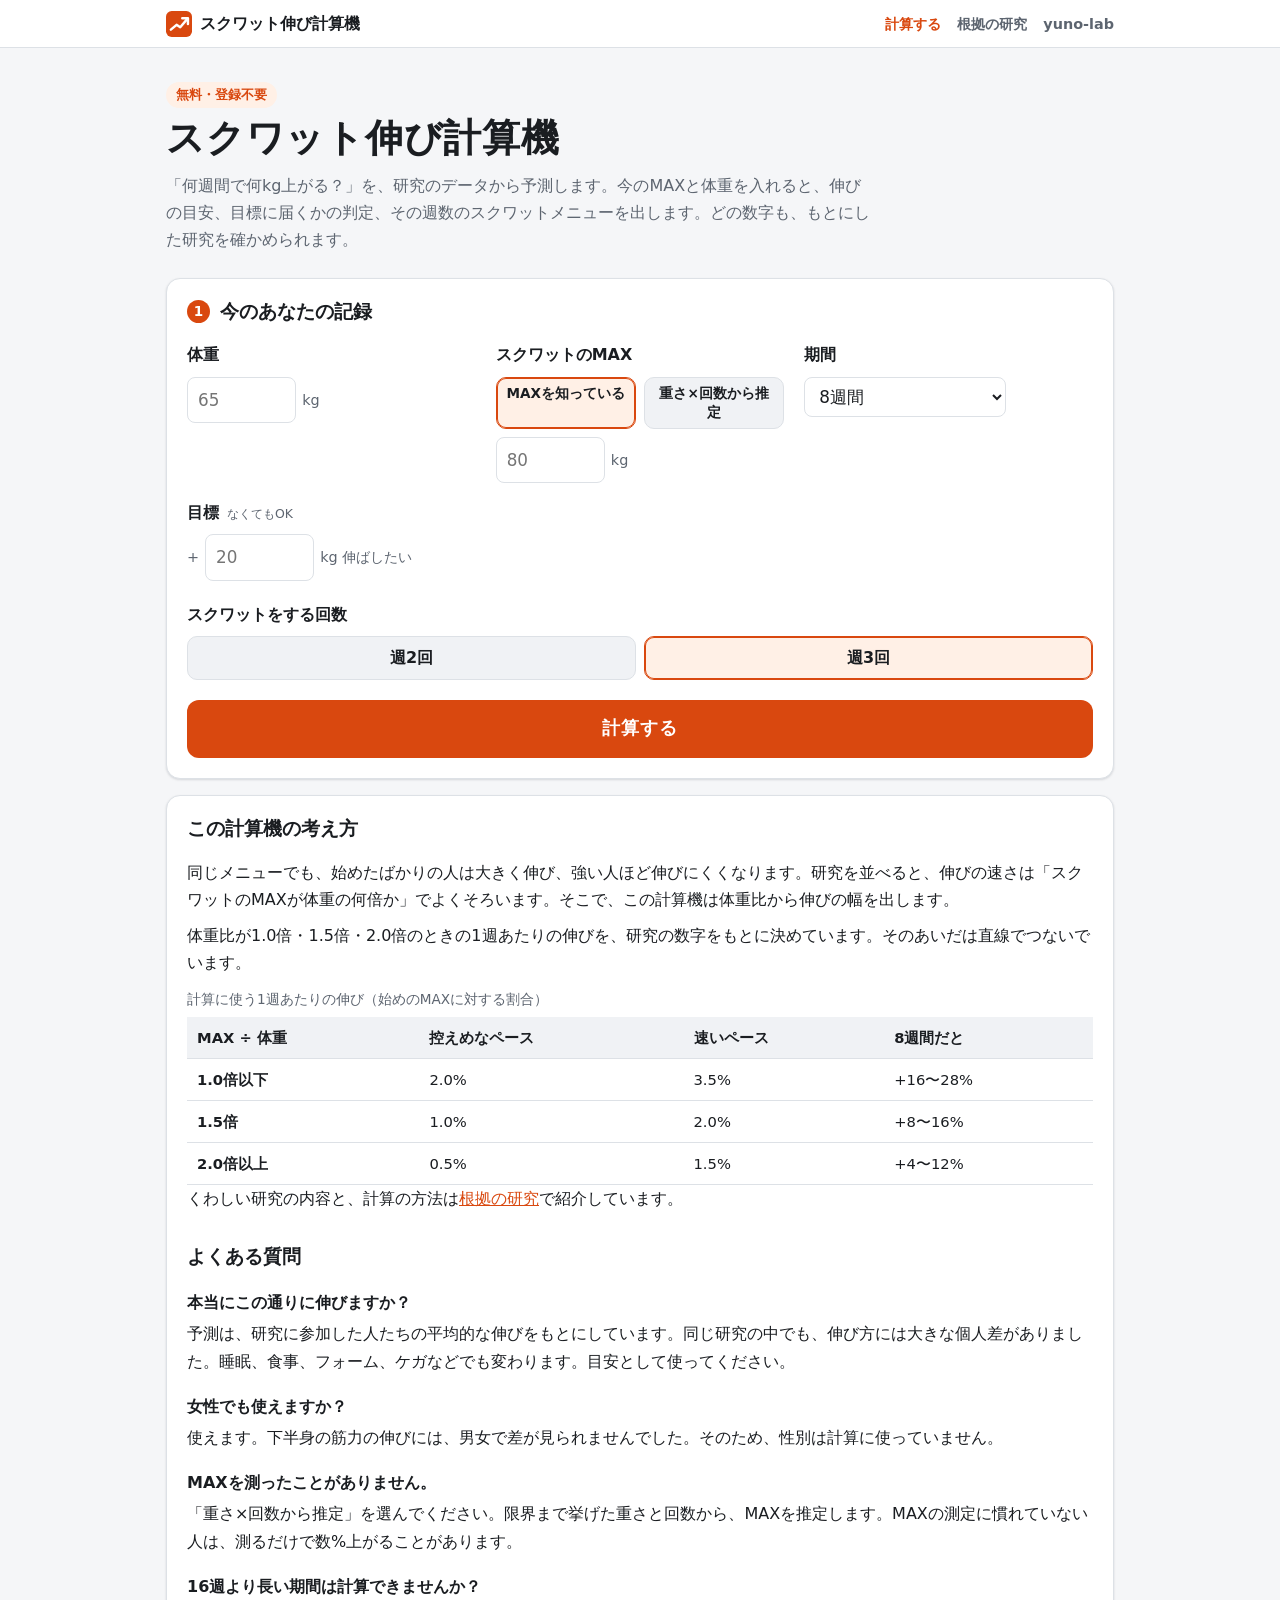
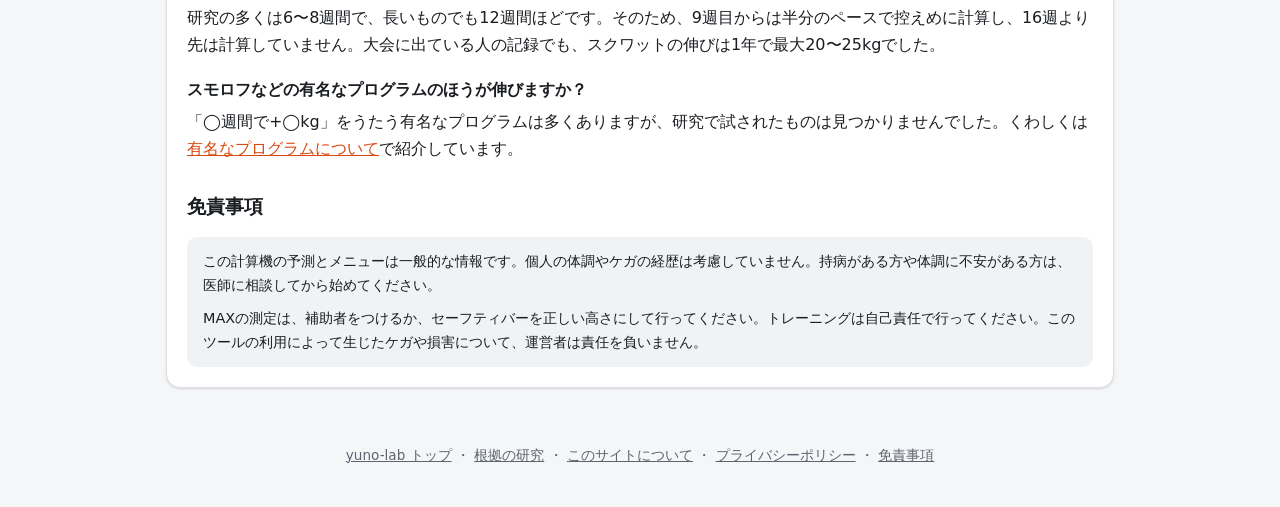
==== index.html @ 6ca1b0c9 "Add squat progress calculator Predicts squat 1RM gain over 4-16 weeks from strength relative to body" ====
<!doctype html>
<html lang="ja">
<head>
<meta charset="utf-8">
<meta name="viewport" content="width=device-width, initial-scale=1, viewport-fit=cover">
<title>スクワット伸び計算機｜何週間で何kg上がる？研究データで予測</title>
<meta name="description" content="今のスクワットのMAXと体重を入れるだけで、何週間で何kg伸びるかを研究データから予測します。目標の「+◯kg」に届くかの判定と、その週数のスクワットメニューも作ります。根拠の論文つき。無料・登録不要。">
<link rel="canonical" href="https://yuno-lab.com/squat-goal/">
<meta property="og:type" content="website">
<meta property="og:title" content="スクワット伸び計算機">
<meta property="og:description" content="何週間で何kg上がる？今のMAXと体重から、研究データでスクワットの伸びを予測します。">
<meta property="og:url" content="https://yuno-lab.com/squat-goal/">
<meta property="og:image" content="https://yuno-lab.com/squat-goal/og.png">
<meta property="og:locale" content="ja_JP">
<meta name="twitter:card" content="summary_large_image">
<meta name="theme-color" content="#d9480f">
<link rel="icon" href="favicon.svg" type="image/svg+xml">
<link rel="stylesheet" href="css/style.css">
<script type="application/ld+json">
{
  "@context": "https://schema.org",
  "@type": "WebApplication",
  "name": "スクワット伸び計算機",
  "url": "https://yuno-lab.com/squat-goal/",
  "description": "今のスクワットのMAXと体重から、何週間で何kg伸びるかを研究データで予測し、目標の判定とスクワットメニューを作るWebツール。",
  "applicationCategory": "HealthApplication",
  "operatingSystem": "All",
  "inLanguage": "ja",
  "offers": { "@type": "Offer", "price": "0", "priceCurrency": "JPY" }
}
</script>
<script async src="https://pagead2.googlesyndication.com/pagead/js/adsbygoogle.js?client=ca-pub-7280043806672538"
     crossorigin="anonymous"></script>
</head>
<body>

<nav class="topnav" aria-label="サイト内">
  <div class="wrap">
    <a class="brand" href="index.html"><img src="favicon.svg" alt="" width="26" height="26">スクワット伸び計算機</a>
    <ul>
      <li><a class="navlink" href="index.html" aria-current="page">計算する</a></li>
      <li><a class="navlink" href="evidence.html">根拠の研究</a></li>
      <li><a class="navlink" href="/">yuno-lab</a></li>
    </ul>
  </div>
</nav>

<header class="site-header">
  <div class="wrap">
    <p class="eyebrow">無料・登録不要</p>
    <h1>スクワット伸び計算機</h1>
    <p class="lead">「何週間で何kg上がる？」を、研究のデータから予測します。今のMAXと体重を入れると、伸びの目安、目標に届くかの判定、その週数のスクワットメニューを出します。どの数字も、もとにした研究を確かめられます。</p>
  </div>
</header>

<main class="wrap">

  <section class="card" id="form-section" aria-labelledby="form-title">
    <h2 id="form-title"><span class="step-num">1</span>今のあなたの記録</h2>
    <form id="calc-form" novalidate>
      <p class="error" id="form-error" role="alert" hidden></p>

      <div class="field-grid">
        <label class="field">
          <span class="field-name">体重</span>
          <span class="num"><input type="number" name="bw" inputmode="decimal" min="30" max="200" step="0.1" placeholder="65" required><span class="unit">kg</span></span>
        </label>

        <div class="field">
          <span class="field-name" id="max-label">スクワットのMAX</span>
          <div class="seg seg-compact seg-mini" role="radiogroup" aria-labelledby="max-label">
            <label><input type="radio" name="mode" value="max" checked><span>MAXを知っている</span></label>
            <label><input type="radio" name="mode" value="reps"><span>重さ×回数から推定</span></label>
          </div>
          <div id="max-field">
            <span class="num"><input type="number" name="max" inputmode="decimal" min="20" max="400" step="0.5" placeholder="80" aria-label="スクワットのMAX（kg）"><span class="unit">kg</span></span>
          </div>
          <div id="reps-field" hidden>
            <span class="num"><input type="number" name="liftW" inputmode="decimal" min="20" max="400" step="0.5" placeholder="70" aria-label="挙げた重さ（kg）"><span class="unit">kg</span></span>
            <span class="times">×</span>
            <span class="num"><input type="number" name="liftR" inputmode="numeric" min="1" max="20" step="1" placeholder="5" aria-label="回数"><span class="unit">回</span></span>
            <p class="hint" id="est-out" aria-live="polite"></p>
            <p class="hint">限界まで挙げた回数を入れます。10回を超える場合は、10回として計算します。</p>
          </div>
        </div>

        <label class="field">
          <span class="field-name">期間</span>
          <select name="weeks">
            <option value="4">4週間</option>
            <option value="5">5週間</option>
            <option value="6">6週間</option>
            <option value="7">7週間</option>
            <option value="8" selected>8週間</option>
            <option value="9">9週間</option>
            <option value="10">10週間</option>
            <option value="11">11週間</option>
            <option value="12">12週間</option>
            <option value="13">13週間</option>
            <option value="14">14週間</option>
            <option value="15">15週間</option>
            <option value="16">16週間</option>
          </select>
        </label>

        <label class="field">
          <span class="field-name">目標<small>なくてもOK</small></span>
          <span class="num"><span class="unit">+</span><input type="number" name="target" inputmode="decimal" min="0" max="200" step="0.5" placeholder="20"><span class="unit">kg 伸ばしたい</span></span>
        </label>
      </div>

      <fieldset>
        <legend>スクワットをする回数</legend>
        <div class="seg seg-compact">
          <label><input type="radio" name="freq" value="2"><span>週2回</span></label>
          <label><input type="radio" name="freq" value="3" checked><span>週3回</span></label>
        </div>
      </fieldset>

      <button type="submit" class="primary">計算する</button>
    </form>
  </section>

  <section id="result" aria-labelledby="result-title" hidden>
    <div class="card">
      <h2 id="result-title"><span class="step-num">2</span>伸びの予測</h2>
      <p class="summary-meta" id="summary-meta"></p>
      <p class="big-range" id="big-range"></p>
      <div class="chart-box" id="chart-box"></div>
      <p class="hint">色の帯が、研究で見られた伸びの幅です。上の線が速いペース、下の線が控えめなペースです。</p>
      <ul class="rate-notes" id="rate-line"></ul>
      <div class="verdict" id="verdict" hidden></div>
    </div>

    <div class="card">
      <h2><span class="step-num">3</span>あなたに近い強さの人の研究</h2>
      <p class="hint">体重比が近いグループを、研究ごとに1つずつ選んでいます。</p>
      <ul class="study-list" id="study-list"></ul>
      <p class="more-link"><a href="evidence.html#rate">ほかの研究と、計算の方法を見る</a></p>
    </div>

    <div class="card">
      <h2><span class="step-num">4</span>この期間のスクワットメニュー</h2>
      <div class="rules">
        <p><strong>重さの調整：</strong>表の重さは、控えめなペースで伸びたとしたときの目安です。1セット目で余力が指定より2回以上多ければ、次のセットから2.5〜5kg上げます。余力がなければ2.5〜5kg下げます。<a class="cite-chip" href="evidence.html#autoreg">根拠</a></p>
        <p><strong>しゃがむ深さ：</strong>太ももが床と平行になるより深くしゃがみます。<a class="cite-chip" href="evidence.html#depth">根拠</a></p>
      </div>
      <ul class="method-list">
        <li>途中から、MAXの80%を超える重さを使います。<a class="cite-chip" href="evidence.html#load">根拠</a></li>
        <li>1日のセット数は2〜3セットです。セットを増やしても、筋力の伸びは変わりませんでした。<a class="cite-chip" href="evidence.html#volume">根拠</a></li>
        <li>週2回でも週3回でも、週の量が同じなら伸び方はほぼ同じです。<a class="cite-chip" href="evidence.html#frequency">根拠</a></li>
        <li>限界までは追い込まず、余力を残して終えます。<a class="cite-chip" href="evidence.html#failure">根拠</a></li>
        <li>最後の週は量を減らして疲れを抜いてから、MAXを測ります。<a class="cite-chip" href="evidence.html#taper">根拠</a></li>
        <li>休憩の長さは、一般的な目安です。<span class="cite-chip cite-none">一般的な目安</span></li>
      </ul>
      <div class="actions">
        <button type="button" class="secondary" id="share-btn">この結果のリンクをコピー</button>
        <button type="button" class="secondary" id="print-btn">印刷する</button>
      </div>
      <div class="share-box" id="share-box" hidden>
        <input type="text" id="share-url" readonly aria-label="共有リンク">
        <p class="share-status" id="share-status" role="status"></p>
      </div>
    </div>

    <div class="tabs" role="tablist" aria-label="週を選ぶ" id="week-tabs"></div>
    <div id="week-panels"></div>
    <p class="warmup-note">毎回、軽い重さで2〜3セットのウォームアップをしてから始めます。痛みが出たら中止してください。スクワット以外の種目は、<a href="/big3-menu/">BIG3 メニューメーカー</a>や<a href="/body-menu/">ボディメイク メニューメーカー</a>で組めます。</p>
  </section>

  <section class="card article" aria-labelledby="about-title">
    <h2 id="about-title">この計算機の考え方</h2>
    <p>同じメニューでも、始めたばかりの人は大きく伸び、強い人ほど伸びにくくなります。研究を並べると、伸びの速さは「スクワットのMAXが体重の何倍か」でよくそろいます。そこで、この計算機は体重比から伸びの幅を出します。</p>
    <p>体重比が1.0倍・1.5倍・2.0倍のときの1週あたりの伸びを、研究の数字をもとに決めています。そのあいだは直線でつないでいます。</p>
    <div class="table-wrap">
      <table class="data-table">
        <caption>計算に使う1週あたりの伸び（始めのMAXに対する割合）</caption>
        <thead><tr><th scope="col">MAX ÷ 体重</th><th scope="col">控えめなペース</th><th scope="col">速いペース</th><th scope="col">8週間だと</th></tr></thead>
        <tbody>
          <tr><th scope="row">1.0倍以下</th><td>2.0%</td><td>3.5%</td><td>+16〜28%</td></tr>
          <tr><th scope="row">1.5倍</th><td>1.0%</td><td>2.0%</td><td>+8〜16%</td></tr>
          <tr><th scope="row">2.0倍以上</th><td>0.5%</td><td>1.5%</td><td>+4〜12%</td></tr>
        </tbody>
      </table>
    </div>
    <p>くわしい研究の内容と、計算の方法は<a href="evidence.html">根拠の研究</a>で紹介しています。</p>

    <h2>よくある質問</h2>
    <h3>本当にこの通りに伸びますか？</h3>
    <p>予測は、研究に参加した人たちの平均的な伸びをもとにしています。同じ研究の中でも、伸び方には大きな個人差がありました。睡眠、食事、フォーム、ケガなどでも変わります。目安として使ってください。</p>
    <h3>女性でも使えますか？</h3>
    <p>使えます。下半身の筋力の伸びには、男女で差が見られませんでした。そのため、性別は計算に使っていません。</p>
    <h3>MAXを測ったことがありません。</h3>
    <p>「重さ×回数から推定」を選んでください。限界まで挙げた重さと回数から、MAXを推定します。MAXの測定に慣れていない人は、測るだけで数%上がることがあります。</p>
    <h3>16週より長い期間は計算できませんか？</h3>
    <p>研究の多くは6〜8週間で、長いものでも12週間ほどです。そのため、9週目からは半分のペースで控えめに計算し、16週より先は計算していません。大会に出ている人の記録でも、スクワットの伸びは1年で最大20〜25kgでした。</p>
    <h3>スモロフなどの有名なプログラムのほうが伸びますか？</h3>
    <p>「◯週間で+◯kg」をうたう有名なプログラムは多くありますが、研究で試されたものは見つかりませんでした。くわしくは<a href="evidence.html#programs">有名なプログラムについて</a>で紹介しています。</p>

    <h2 id="disclaimer">免責事項</h2>
    <div class="disclaimer">
      <p>この計算機の予測とメニューは一般的な情報です。個人の体調やケガの経歴は考慮していません。持病がある方や体調に不安がある方は、医師に相談してから始めてください。</p>
      <p>MAXの測定は、補助者をつけるか、セーフティバーを正しい高さにして行ってください。トレーニングは自己責任で行ってください。このツールの利用によって生じたケガや損害について、運営者は責任を負いません。</p>
    </div>
  </section>
</main>

<footer class="site-footer">
  <div class="wrap">
    <a href="/">yuno-lab トップ</a>
    <span aria-hidden="true">・</span>
    <a href="evidence.html">根拠の研究</a>
    <span aria-hidden="true">・</span>
    <a href="/about.html">このサイトについて</a>
    <span aria-hidden="true">・</span>
    <a href="/privacy.html">プライバシーポリシー</a>
    <span aria-hidden="true">・</span>
    <a href="#disclaimer">免責事項</a>
  </div>
</footer>

<script src="js/sq-data.js"></script>
<script src="js/sq-calc.js"></script>
<script src="js/sq-chart.js"></script>
<script src="js/app.js"></script>
</body>
</html>
---- css/style.css ----
/* BIG3 メニューメーカー */

:root {
  --bg: #f5f6f8;
  --surface: #ffffff;
  --surface-2: #f0f2f5;
  --text: #1a1d21;
  --muted: #5d6570;
  --border: #dde1e6;
  --accent: #d9480f;
  --accent-hover: #bf3f0c;
  --accent-ink: #ffffff;
  --accent-soft: #fff0e6;
  --light: #1864ab;
  --light-soft: #e7f0fa;
  --test: #a61e4d;
  --test-soft: #fcebf1;
  --acc: #5f3dc4;
  --acc-soft: #efeafd;
  --error: #c92a2a;
  --error-soft: #fdecec;
  --radius: 14px;
  --shadow: 0 1px 2px rgba(16, 24, 40, .06), 0 1px 3px rgba(16, 24, 40, .08);
  color-scheme: light;
}

@media (prefers-color-scheme: dark) {
  :root {
    --bg: #0f1216;
    --surface: #171b21;
    --surface-2: #1f252c;
    --text: #e6e8eb;
    --muted: #9aa3ad;
    --border: #2b323a;
    --accent: #ff8b4d;
    --accent-hover: #ffa06b;
    --accent-ink: #1b0d05;
    --accent-soft: #2c1a10;
    --light: #74b0f0;
    --light-soft: #132436;
    --test: #f283a9;
    --test-soft: #34161f;
    --acc: #b3a1f7;
    --acc-soft: #221c38;
    --error: #ff8787;
    --error-soft: #3a1717;
    --shadow: none;
    color-scheme: dark;
  }
}

* { box-sizing: border-box; }

html { -webkit-text-size-adjust: 100%; }

body {
  margin: 0;
  background: var(--bg);
  color: var(--text);
  font-family: "Hiragino Sans", "Hiragino Kaku Gothic ProN", "Noto Sans JP", "Yu Gothic UI", "Yu Gothic", Meiryo, system-ui, sans-serif;
  font-size: 16px;
  line-height: 1.7;
  padding-top: env(safe-area-inset-top, 0px);
  padding-bottom: env(safe-area-inset-bottom, 0px);
}

[hidden] { display: none !important; }

a { color: var(--accent); }

.wrap {
  max-width: 980px;
  margin: 0 auto;
  padding-inline: 16px;
}

/* ---- ヘッダー ---- */
.site-header { padding-block: 32px 8px; }
.eyebrow {
  display: inline-block;
  margin: 0 0 6px;
  padding: 2px 10px;
  border-radius: 999px;
  background: var(--accent-soft);
  color: var(--accent);
  font-size: .8rem;
  font-weight: 700;
}
.site-header h1 {
  margin: 0;
  font-size: clamp(1.7rem, 6vw, 2.4rem);
  line-height: 1.25;
  letter-spacing: .02em;
}
.lead { margin: 10px 0 0; color: var(--muted); max-width: 44em; }

main { padding-bottom: 32px; }

/* ---- カード ---- */
.card {
  background: var(--surface);
  border: 1px solid var(--border);
  border-radius: var(--radius);
  padding: 20px;
  margin-block: 16px;
  box-shadow: var(--shadow);
}
h2 { font-size: 1.2rem; margin: 0 0 16px; line-height: 1.4; display: flex; align-items: center; gap: 10px; }
.step-num {
  display: inline-grid;
  place-items: center;
  width: 1.7em;
  height: 1.7em;
  border-radius: 50%;
  background: var(--accent);
  color: var(--accent-ink);
  font-size: .85rem;
  flex: none;
}
.hint { color: var(--muted); font-size: .85rem; margin: 8px 0 0; }

/* ---- フォーム ---- */
fieldset { border: 0; margin: 0 0 20px; padding: 0; min-width: 0; }
legend { font-weight: 700; margin-bottom: 8px; padding: 0; }

.seg { display: flex; flex-wrap: wrap; gap: 8px; }
.seg label { position: relative; flex: 1 1 180px; }
.seg-compact label { flex-basis: 96px; }
.seg input {
  position: absolute;
  inset: 0;
  width: 100%;
  height: 100%;
  margin: 0;
  opacity: 0;
  cursor: pointer;
}
.seg span {
  display: block;
  height: 100%;
  padding: 10px 12px;
  border: 1px solid var(--border);
  border-radius: 10px;
  background: var(--surface-2);
  text-align: center;
  font-weight: 700;
  line-height: 1.4;
  cursor: pointer;
}
.seg small { display: block; margin-top: 2px; font-weight: 400; font-size: .78rem; color: var(--muted); }
.seg input:checked + span {
  border-color: var(--accent);
  background: var(--accent-soft);
  box-shadow: inset 0 0 0 1px var(--accent);
}
.seg input:focus-visible + span { outline: 3px solid var(--accent); outline-offset: 2px; }

.lifts { display: grid; gap: 10px; margin-bottom: 20px; }
.lift-row {
  display: grid;
  grid-template-columns: 15em 1fr;
  align-items: center;
  gap: 8px 12px;
  padding: 12px;
  border: 1px solid var(--border);
  border-radius: 10px;
  background: var(--surface-2);
}
.lift-name { font-weight: 700; line-height: 1.4; white-space: nowrap; }
.lift-name small { margin-left: 6px; font-weight: 400; font-size: .75rem; color: var(--muted); }
.lift-row.is-off .inputs { opacity: .45; }
.inputs { display: flex; flex-wrap: wrap; align-items: center; gap: 8px; }
.inputs .mode-reps { display: inline-flex; flex-wrap: wrap; align-items: center; gap: 8px; }
.num { display: inline-flex; align-items: center; gap: 6px; }
.num input {
  width: 6.5em;
  padding: 8px 10px;
  border: 1px solid var(--border);
  border-radius: 8px;
  background: var(--surface);
  color: var(--text);
  font: inherit;
  font-size: 1.05rem;
  font-variant-numeric: tabular-nums;
}
.num input:focus { outline: 2px solid var(--accent); outline-offset: 1px; }
.num input:disabled { cursor: not-allowed; }
.times { color: var(--muted); }
.check { display: inline-flex; align-items: center; gap: 8px; cursor: pointer; }
.check input { width: 18px; height: 18px; margin: 0; accent-color: var(--accent); flex: none; }

@media (max-width: 560px) {
  .lift-row { grid-template-columns: 1fr; }
}

.error {
  margin: 0 0 16px;
  padding: 10px 12px;
  border-radius: 8px;
  background: var(--error-soft);
  color: var(--error);
  font-weight: 700;
}

button { font: inherit; cursor: pointer; }
.primary {
  width: 100%;
  padding: 14px 20px;
  border: 0;
  border-radius: 12px;
  background: var(--accent);
  color: var(--accent-ink);
  font-size: 1.1rem;
  font-weight: 800;
  letter-spacing: .05em;
}
.primary:hover { background: var(--accent-hover); }
.primary:focus-visible, .secondary:focus-visible { outline: 3px solid var(--accent); outline-offset: 2px; }
.secondary {
  padding: 10px 16px;
  border: 1px solid var(--border);
  border-radius: 10px;
  background: var(--surface);
  color: var(--text);
  font-weight: 700;
}
.secondary:hover { border-color: var(--accent); }
.actions { display: flex; flex-wrap: wrap; gap: 8px; margin-top: 16px; }

/* ---- 結果: 概要 ---- */
.summary-meta { margin: -8px 0 12px; color: var(--muted); }
.summary-list {
  list-style: none;
  margin: 0;
  padding: 0;
  display: grid;
  grid-template-columns: repeat(auto-fit, minmax(140px, 1fr));
  gap: 8px;
}
.summary-list li {
  display: flex;
  flex-direction: column;
  padding: 10px 12px;
  border-radius: 10px;
  background: var(--surface-2);
}
.sum-name { font-weight: 700; }
.sum-val { font-variant-numeric: tabular-nums; }
.sum-tm { color: var(--muted); font-size: .85rem; font-variant-numeric: tabular-nums; }
.share-box { margin-top: 12px; }
.share-box input {
  width: 100%;
  padding: 8px 10px;
  border: 1px solid var(--border);
  border-radius: 8px;
  background: var(--surface-2);
  color: var(--text);
  font: inherit;
  font-size: .85rem;
}
.share-status { margin: 6px 0 0; color: var(--muted); font-size: .85rem; }

/* ---- 結果: 週タブ ---- */
.tabs {
  position: sticky;
  top: env(safe-area-inset-top, 0px);
  z-index: 5;
  display: flex;
  gap: 6px;
  margin-top: 8px;
  padding: 8px 2px;
  overflow-x: auto;
  background: var(--bg);
  scrollbar-width: thin;
}
.tab {
  flex: 0 0 auto;
  display: flex;
  flex-direction: column;
  align-items: center;
  min-width: 64px;
  padding: 6px 10px;
  border: 1px solid var(--border);
  border-radius: 10px;
  background: var(--surface);
  color: var(--text);
  font-weight: 700;
  line-height: 1.35;
}
.tab-tag { font-size: .7rem; color: var(--muted); }
.tab.is-light .tab-tag { color: var(--light); }
.tab.is-test .tab-tag { color: var(--test); }
.tab[aria-selected="true"] { background: var(--accent); border-color: var(--accent); color: var(--accent-ink); }
.tab[aria-selected="true"] .tab-tag { color: inherit; }
.tab:focus-visible { outline: 3px solid var(--accent); outline-offset: 2px; }

/* ---- 結果: 週と日 ---- */
.week-head h3 { margin: 12px 0 4px; font-size: 1.3rem; display: flex; align-items: center; flex-wrap: wrap; gap: 8px; }
.week-note { margin: 0 0 12px; color: var(--muted); }
.days { display: grid; grid-template-columns: repeat(auto-fill, minmax(280px, 1fr)); gap: 12px; }
.day {
  padding: 16px;
  border: 1px solid var(--border);
  border-radius: var(--radius);
  background: var(--surface);
  box-shadow: var(--shadow);
}
.day-title { margin: 0 0 10px; font-size: 1.05rem; display: flex; align-items: center; gap: 8px; }
.ex-list { list-style: none; margin: 0; padding: 0; display: grid; gap: 10px; }
.ex {
  padding: 10px 12px;
  border-left: 4px solid var(--accent);
  border-radius: 10px;
  background: var(--surface-2);
}
.ex.is-light { border-left-color: var(--light); }
.ex.ex-acc { border-left-color: var(--acc); }
.ex-top { display: flex; align-items: center; gap: 6px; font-weight: 700; }
.ex-load { display: flex; align-items: baseline; flex-wrap: wrap; gap: 4px 12px; }
.ex-weight { font-size: 1.65rem; font-weight: 800; line-height: 1.2; font-variant-numeric: tabular-nums; }
.ex-weight small { margin-left: 2px; font-size: .9rem; font-weight: 700; }
.ex-sets { font-weight: 700; }
.ex-meta { display: flex; flex-wrap: wrap; gap: 2px 14px; color: var(--muted); font-size: .85rem; }

.badge {
  display: inline-block;
  padding: 1px 8px;
  border-radius: 999px;
  background: var(--accent-soft);
  color: var(--accent);
  font-size: .72rem;
  font-weight: 700;
  line-height: 1.6;
  white-space: nowrap;
}
.badge-light { background: var(--light-soft); color: var(--light); }
.badge-test { background: var(--test-soft); color: var(--test); }
.badge-acc { background: var(--acc-soft); color: var(--acc); }

.day-test { border-color: var(--test); }
.day-lead { margin: 0 0 12px; color: var(--muted); font-size: .88rem; }
.test-lift { margin-bottom: 14px; padding: 10px 12px; border-radius: 10px; background: var(--surface-2); }
.test-lift h5 { margin: 0 0 4px; font-size: 1rem; }
.test-steps { margin: 0; padding-left: 1.4em; font-variant-numeric: tabular-nums; }
.test-steps li { margin: 3px 0; line-height: 1.45; }
.ts-weight { font-weight: 700; }
.ts-note { display: block; color: var(--muted); font-size: .8rem; }
.test-steps li.is-attempt .ts-weight { color: var(--test); }
.test-next { margin: 6px 0 0; font-size: .88rem; }

.warmup-note { margin-top: 16px; color: var(--muted); font-size: .9rem; }

/* ---- 解説 ---- */
.article h2 { margin-top: 32px; }
.article h2:first-child { margin-top: 0; }
.article h3 { margin: 18px 0 4px; font-size: 1rem; }
.article p { margin: 0 0 8px; }
.article ol { padding-left: 1.3em; }
.table-wrap { overflow-x: auto; margin-top: 12px; }
.plan-table { width: 100%; min-width: 320px; border-collapse: collapse; font-size: .92rem; font-variant-numeric: tabular-nums; }
.plan-table caption { text-align: left; color: var(--muted); font-size: .85rem; padding-bottom: 6px; }
.plan-table th, .plan-table td { padding: 8px 10px; border-bottom: 1px solid var(--border); text-align: left; white-space: nowrap; }
.plan-table thead th { background: var(--surface-2); }
.plan-table tr.is-light td { color: var(--light); }
.plan-table tr.is-test td { color: var(--test); }
.disclaimer { padding: 12px 16px; border-radius: 10px; background: var(--surface-2); font-size: .9rem; }
.disclaimer p:last-child { margin-bottom: 0; }

/* ---- フッター ---- */
.site-footer { padding-block: 8px 40px; text-align: center; color: var(--muted); font-size: .85rem; }
.site-footer a { color: inherit; }

/* ---- プライバシーポリシーなど本文ページ ---- */
.doc h2 { margin-top: 28px; }
.doc h2:first-of-type { margin-top: 0; }
.doc ul { padding-left: 1.3em; }
.back-link { display: inline-block; margin-top: 16px; }

/* ---- 上部ナビ ---- */
.topnav { border-bottom: 1px solid var(--border); background: var(--surface); }
.topnav .wrap {
  display: flex;
  flex-wrap: wrap;
  align-items: center;
  justify-content: space-between;
  gap: 6px 16px;
  padding-block: 10px;
}
.brand { display: inline-flex; align-items: center; gap: 8px; color: var(--text); font-weight: 800; text-decoration: none; }
.brand img { width: 26px; height: 26px; }
.topnav ul { display: flex; flex-wrap: wrap; gap: 4px 16px; margin: 0; padding: 0; list-style: none; }
.navlink { color: var(--muted); font-size: .9rem; font-weight: 700; text-decoration: none; }
.navlink:hover, .navlink[aria-current="page"] { color: var(--accent); }

/* ---- 記事ページ ---- */
.post { max-width: 760px; margin-inline: auto; }
.breadcrumb { margin: 16px 0 0; color: var(--muted); font-size: .8rem; }
.breadcrumb a { color: inherit; }
.post-header h1 { margin: 8px 0; font-size: clamp(1.5rem, 5vw, 2rem); line-height: 1.4; }
.post-meta { margin: 0; color: var(--muted); font-size: .85rem; }
.post-lead { margin: 16px 0 0; font-size: 1.05rem; }
.post-body { font-size: 1.02rem; }
.post-body h2 {
  display: block;
  margin: 36px 0 12px;
  padding-bottom: 6px;
  border-bottom: 2px solid var(--accent-soft);
  font-size: 1.3rem;
}
.post-body h3 { margin: 24px 0 8px; font-size: 1.08rem; }
.post-body p { margin: 0 0 14px; }
.post-body ul, .post-body ol { margin: 0 0 14px; padding-left: 1.4em; }
.post-body li { margin: 4px 0; }
.toc { margin: 20px 0 8px; padding: 12px 16px; border-radius: 10px; background: var(--surface-2); }
.toc p { margin: 0 0 4px; font-weight: 700; }
.toc ol { margin: 0; padding-left: 1.3em; }
.toc a { color: var(--text); }
.callout { margin: 16px 0; padding: 12px 16px; border-left: 4px solid var(--accent); border-radius: 0 10px 10px 0; background: var(--accent-soft); }
.callout.warn { border-left-color: var(--test); background: var(--test-soft); }
.callout.info { border-left-color: var(--light); background: var(--light-soft); }
.callout p:last-child, .callout ul:last-child { margin-bottom: 0; }
.data-table { width: 100%; min-width: 320px; border-collapse: collapse; font-size: .92rem; font-variant-numeric: tabular-nums; }
.data-table caption { padding-bottom: 6px; color: var(--muted); font-size: .85rem; text-align: left; }
.data-table th, .data-table td { padding: 8px 10px; border-bottom: 1px solid var(--border); text-align: left; vertical-align: top; }
.data-table thead th { background: var(--surface-2); white-space: nowrap; }
.cta { margin: 36px 0 8px; padding: 20px; border-radius: var(--radius); background: var(--accent-soft); text-align: center; }
.cta p { margin: 0 0 12px; font-weight: 700; }
.btn-link {
  display: inline-block;
  padding: 12px 22px;
  border-radius: 12px;
  background: var(--accent);
  color: var(--accent-ink);
  font-weight: 800;
  text-decoration: none;
}
.btn-link:hover { background: var(--accent-hover); }
.btn-link:focus-visible { outline: 3px solid var(--accent); outline-offset: 2px; }
.section-title { display: block; margin: 32px 0 12px; font-size: 1.1rem; }
.article-list {
  display: grid;
  grid-template-columns: repeat(auto-fill, minmax(260px, 1fr));
  gap: 12px;
  margin: 0;
  padding: 0;
  list-style: none;
}
.article-list a {
  display: block;
  height: 100%;
  padding: 16px;
  border: 1px solid var(--border);
  border-radius: var(--radius);
  background: var(--surface);
  color: var(--text);
  text-decoration: none;
  box-shadow: var(--shadow);
}
.article-list a:hover { border-color: var(--accent); }
.al-title { display: block; margin-bottom: 6px; font-weight: 800; line-height: 1.45; }
.al-desc { display: block; color: var(--muted); font-size: .88rem; line-height: 1.6; }
.calc {
  display: flex;
  flex-wrap: wrap;
  align-items: center;
  gap: 8px;
  margin: 12px 0 16px;
  padding: 16px;
  border-radius: 10px;
  background: var(--surface-2);
}
.calc-result { width: 100%; margin: 4px 0 0 !important; font-size: 1.2rem; font-weight: 800; font-variant-numeric: tabular-nums; }

/* ---- 印刷 ---- */
@media print {
  :root {
    --bg: #fff; --surface: #fff; --surface-2: #f3f4f6; --text: #000; --muted: #444; --border: #bbb;
    --accent: #b33c0c; --accent-soft: #fff; --light: #14508a; --light-soft: #fff;
    --test: #8a1a40; --test-soft: #fff; --acc: #4a2fa0; --acc-soft: #fff; --shadow: none;
    color-scheme: light;
  }
  body { font-size: 11pt; }
  .topnav, .site-header .eyebrow, .lead, #form-section, .tabs, .actions, .share-box, .article, .more-articles, .site-footer, .day-test button { display: none !important; }
  .site-header { padding-block: 0; }
  .week-panel[hidden] { display: block !important; }
  .week-panel { break-after: page; }
  .days { grid-template-columns: repeat(2, 1fr); }
  .day, .ex, .test-lift { break-inside: avoid; }
}

/* ---- ボディメイク メニューメーカー専用 ---- */
.sets-table { width: 100%; border-collapse: collapse; font-size: .92rem; font-variant-numeric: tabular-nums; }
.sets-table th, .sets-table td { padding: 6px 8px; border-bottom: 1px solid var(--border); text-align: left; vertical-align: middle; }
.sets-table thead th { background: var(--surface-2); white-space: nowrap; font-size: .85rem; }
.sets-table td.cell-num { white-space: nowrap; }
.sets-bar { position: relative; height: 8px; min-width: 80px; border-radius: 999px; background: var(--surface-2); overflow: hidden; }
.sets-bar span { position: absolute; inset: 0 auto 0 0; border-radius: 999px; background: var(--accent); }
.sets-bar.is-low span { background: var(--light); }
.rules { margin: 12px 0 0; padding: 12px 16px; border-radius: 10px; background: var(--surface-2); font-size: .92rem; }
.rules p { margin: 0 0 6px; }
.rules p:last-child { margin-bottom: 0; }
.ex-cue { margin: 4px 0 0; color: var(--muted); font-size: .82rem; line-height: 1.55; }
.badge-long { background: var(--acc-soft); color: var(--acc); }
.badge-part { background: var(--surface); color: var(--muted); border: 1px solid var(--border); }
.day-minutes { margin-left: auto; color: var(--muted); font-size: .85rem; font-weight: 700; white-space: nowrap; }
.ex.ex-iso { border-left-color: var(--acc); }
.ex-sets-big { font-size: 1.15rem; font-weight: 800; }
.cite { color: var(--muted); font-size: .85rem; }
.ref-list { padding-left: 1.4em; font-size: .88rem; }
.ref-list li { margin: 6px 0; word-break: break-word; }
.sets-table th[scope="row"] { white-space: nowrap; font-weight: 700; }
.sets-table td.cell-num.is-low { color: var(--light); font-weight: 700; }
@media (max-width: 480px) {
  .sets-table th:last-child, .sets-table td:last-child { display: none; }
  .sets-table th, .sets-table td { padding: 6px 6px; }
}

/* ---- スクワット伸び計算機専用 ---- */
.field-grid { display: grid; grid-template-columns: repeat(auto-fit, minmax(240px, 1fr)); gap: 16px 20px; margin-bottom: 20px; }
.field { display: flex; flex-direction: column; gap: 8px; min-width: 0; }
.field-name { font-weight: 700; }
.field-name small { margin-left: 8px; font-weight: 400; font-size: .78rem; color: var(--muted); }
.unit { color: var(--muted); font-size: .9rem; }
#reps-field { display: flex; flex-wrap: wrap; align-items: center; gap: 8px; }
#reps-field[hidden] { display: none !important; }
#reps-field .hint { width: 100%; margin: 0; }
.num input[name="liftR"] { width: 4.5em; }
.seg-mini label { flex-basis: 120px; }
.seg-mini span { padding: 6px 8px; font-size: .85rem; }
select {
  width: 100%;
  max-width: 12em;
  padding: 8px 10px;
  border: 1px solid var(--border);
  border-radius: 8px;
  background: var(--surface);
  color: var(--text);
  font: inherit;
  font-size: 1.05rem;
}
select:focus { outline: 2px solid var(--accent); outline-offset: 1px; }
.error-line { display: block; }

.big-range { display: flex; flex-direction: column; margin: 0 0 12px; line-height: 1.3; }
.big-label { color: var(--muted); font-size: .9rem; font-weight: 700; }
.big-num { font-size: clamp(2rem, 9vw, 2.8rem); font-weight: 800; color: var(--accent); font-variant-numeric: tabular-nums; }
.big-gain { font-weight: 700; font-variant-numeric: tabular-nums; }

.chart-box { margin: 4px 0 0; }
.chart { display: block; width: 100%; height: auto; }
.chart .grid { stroke: var(--border); stroke-width: 1; }
.chart .tick { fill: var(--muted); font-size: 13px; font-variant-numeric: tabular-nums; }
.chart .axis { fill: var(--muted); font-size: 12px; font-weight: 700; }
.chart .band { fill: var(--accent); fill-opacity: .16; }
.chart .line { fill: none; stroke: var(--accent); stroke-width: 2.5; }
.chart .target { stroke: var(--test); stroke-width: 2; stroke-dasharray: 7 5; }
.chart .target-label { fill: var(--test); font-size: 13px; font-weight: 700; }
.chart .dot-now { fill: var(--accent); }
.chart .end-label { fill: var(--accent); font-size: 14px; font-weight: 800; }
.chart .dot { fill: var(--surface); stroke: var(--light); stroke-width: 2; }
.chart .dot-num { fill: var(--light); font-size: 10px; font-weight: 800; }
.chart .you { stroke: var(--test); stroke-width: 2; stroke-dasharray: 5 4; }
.chart .you-label { fill: var(--test); font-size: 13px; font-weight: 700; }

.rate-notes { margin: 12px 0 0; padding-left: 1.2em; font-size: .92rem; }
.rate-notes li { margin: 4px 0; }
.cite-chip {
  display: inline-block;
  margin-left: 6px;
  padding: 0 8px;
  border: 1px solid var(--light);
  border-radius: 999px;
  color: var(--light);
  font-size: .72rem;
  font-weight: 700;
  line-height: 1.7;
  text-decoration: none;
  white-space: nowrap;
  vertical-align: 1px;
}
a.cite-chip:hover { background: var(--light-soft); }
.cite-none { border-color: var(--border); color: var(--muted); }

.verdict { margin-top: 16px; padding: 14px 16px; border-radius: 10px; border-left: 4px solid var(--accent); background: var(--accent-soft); }
.verdict p { margin: 0 0 6px; }
.verdict p:last-child { margin-bottom: 0; }
.verdict-title { font-size: 1.1rem; font-weight: 800; }
.verdict-likely { border-left-color: #2b8a3e; background: rgba(43, 138, 62, .1); }
.verdict-beyond { border-left-color: var(--test); background: var(--test-soft); }
.verdict-cite .cite-chip:first-child { margin-left: 0; }

.study-list { list-style: none; margin: 12px 0 0; padding: 0; display: grid; gap: 10px; }
.study { padding: 12px 14px; border-radius: 10px; background: var(--surface-2); border-left: 4px solid var(--light); }
.study-top { display: flex; flex-wrap: wrap; align-items: baseline; justify-content: space-between; gap: 4px 12px; }
.study-ratio { font-weight: 800; }
.study-ref { font-size: .85rem; font-weight: 700; }
.study p { margin: 2px 0 0; }
.study-who { color: var(--muted); font-size: .88rem; }
.study-result { font-weight: 700; font-variant-numeric: tabular-nums; }
.study-yours { color: var(--accent); font-weight: 700; font-size: .92rem; }
.more-link { margin: 12px 0 0; font-size: .9rem; }
.method-list { margin: 12px 0 0; padding-left: 1.2em; font-size: .92rem; }
.method-list li { margin: 4px 0; }
.study-table td, .study-table th { white-space: nowrap; }
.study-table td.wrap { white-space: normal; min-width: 12em; }

@media (max-width: 560px) {
  .chart .tick { font-size: 22px; }
  .chart .axis { font-size: 20px; }
  .chart .target-label, .chart .you-label { font-size: 22px; }
  .chart .end-label { font-size: 24px; }
  .chart .dot { r: 13px; }
  .chart .dot-num { font-size: 14px; }
}

@media print {
  .chart-box, .study-list, .rules, .method-list, .more-link, .verdict { break-inside: avoid; }
  .cite-chip { display: none; }
}
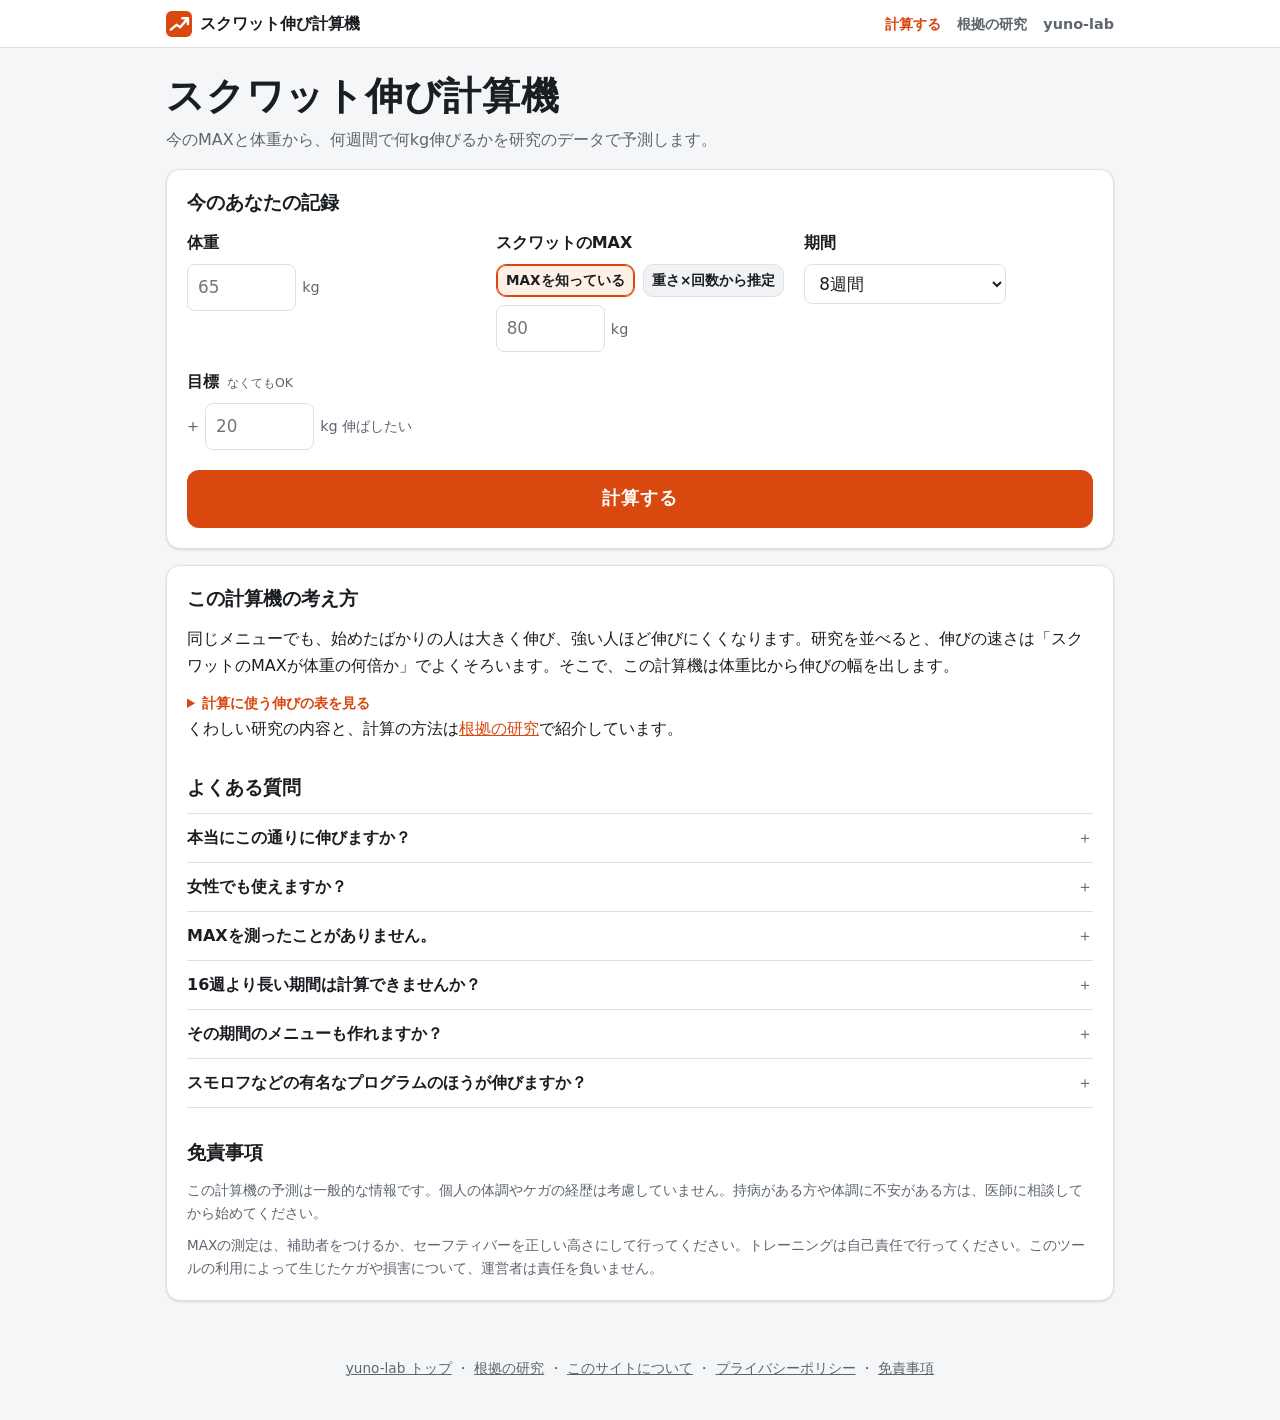
==== commit ea2b8301: "Simplify the page and hand the menu off to the program maker Drop the built-in squat menu (the squat" ====
--- a/index.html
+++ b/index.html
@@ -4,7 +4,7 @@
 <meta charset="utf-8">
 <meta name="viewport" content="width=device-width, initial-scale=1, viewport-fit=cover">
 <title>スクワット伸び計算機｜何週間で何kg上がる？研究データで予測</title>
-<meta name="description" content="今のスクワットのMAXと体重を入れるだけで、何週間で何kg伸びるかを研究データから予測します。目標の「+◯kg」に届くかの判定と、その週数のスクワットメニューも作ります。根拠の論文つき。無料・登録不要。">
+<meta name="description" content="今のスクワットのMAXと体重を入れるだけで、何週間で何kg伸びるかを研究データから予測します。目標の「+◯kg」に届くかも判定します。その期間のプログラムは、スクワット プログラムメーカーに引き継いで作れます。根拠の論文つき。無料・登録不要。">
 <link rel="canonical" href="https://yuno-lab.com/squat-goal/">
 <meta property="og:type" content="website">
 <meta property="og:title" content="スクワット伸び計算機">
@@ -22,7 +22,7 @@
   "@type": "WebApplication",
   "name": "スクワット伸び計算機",
   "url": "https://yuno-lab.com/squat-goal/",
-  "description": "今のスクワットのMAXと体重から、何週間で何kg伸びるかを研究データで予測し、目標の判定とスクワットメニューを作るWebツール。",
+  "description": "今のスクワットのMAXと体重から、何週間で何kg伸びるかを研究データで予測し、目標に届くかを判定するWebツール。",
   "applicationCategory": "HealthApplication",
   "operatingSystem": "All",
   "inLanguage": "ja",
@@ -47,16 +47,15 @@
 
 <header class="site-header">
   <div class="wrap">
-    <p class="eyebrow">無料・登録不要</p>
     <h1>スクワット伸び計算機</h1>
-    <p class="lead">「何週間で何kg上がる？」を、研究のデータから予測します。今のMAXと体重を入れると、伸びの目安、目標に届くかの判定、その週数のスクワットメニューを出します。どの数字も、もとにした研究を確かめられます。</p>
+    <p class="lead">今のMAXと体重から、何週間で何kg伸びるかを研究のデータで予測します。</p>
   </div>
 </header>
 
 <main class="wrap">
 
   <section class="card" id="form-section" aria-labelledby="form-title">
-    <h2 id="form-title"><span class="step-num">1</span>今のあなたの記録</h2>
+    <h2 id="form-title">今のあなたの記録</h2>
     <form id="calc-form" novalidate>
       <p class="error" id="form-error" role="alert" hidden></p>
 
@@ -80,7 +79,7 @@
             <span class="times">×</span>
             <span class="num"><input type="number" name="liftR" inputmode="numeric" min="1" max="20" step="1" placeholder="5" aria-label="回数"><span class="unit">回</span></span>
             <p class="hint" id="est-out" aria-live="polite"></p>
-            <p class="hint">限界まで挙げた回数を入れます。10回を超える場合は、10回として計算します。</p>
+            <p class="hint">限界まで挙げた回数を入れます（10回まで）。</p>
           </div>
         </div>
 
@@ -109,53 +108,21 @@
         </label>
       </div>
 
-      <fieldset>
-        <legend>スクワットをする回数</legend>
-        <div class="seg seg-compact">
-          <label><input type="radio" name="freq" value="2"><span>週2回</span></label>
-          <label><input type="radio" name="freq" value="3" checked><span>週3回</span></label>
-        </div>
-      </fieldset>
-
       <button type="submit" class="primary">計算する</button>
     </form>
   </section>
 
   <section id="result" aria-labelledby="result-title" hidden>
     <div class="card">
-      <h2 id="result-title"><span class="step-num">2</span>伸びの予測</h2>
+      <h2 id="result-title">伸びの予測</h2>
       <p class="summary-meta" id="summary-meta"></p>
       <p class="big-range" id="big-range"></p>
       <div class="chart-box" id="chart-box"></div>
-      <p class="hint">色の帯が、研究で見られた伸びの幅です。上の線が速いペース、下の線が控えめなペースです。</p>
-      <ul class="rate-notes" id="rate-line"></ul>
+      <p class="hint" id="rate-line"></p>
       <div class="verdict" id="verdict" hidden></div>
-    </div>
-
-    <div class="card">
-      <h2><span class="step-num">3</span>あなたに近い強さの人の研究</h2>
-      <p class="hint">体重比が近いグループを、研究ごとに1つずつ選んでいます。</p>
-      <ul class="study-list" id="study-list"></ul>
-      <p class="more-link"><a href="evidence.html#rate">ほかの研究と、計算の方法を見る</a></p>
-    </div>
-
-    <div class="card">
-      <h2><span class="step-num">4</span>この期間のスクワットメニュー</h2>
-      <div class="rules">
-        <p><strong>重さの調整：</strong>表の重さは、控えめなペースで伸びたとしたときの目安です。1セット目で余力が指定より2回以上多ければ、次のセットから2.5〜5kg上げます。余力がなければ2.5〜5kg下げます。<a class="cite-chip" href="evidence.html#autoreg">根拠</a></p>
-        <p><strong>しゃがむ深さ：</strong>太ももが床と平行になるより深くしゃがみます。<a class="cite-chip" href="evidence.html#depth">根拠</a></p>
-      </div>
-      <ul class="method-list">
-        <li>途中から、MAXの80%を超える重さを使います。<a class="cite-chip" href="evidence.html#load">根拠</a></li>
-        <li>1日のセット数は2〜3セットです。セットを増やしても、筋力の伸びは変わりませんでした。<a class="cite-chip" href="evidence.html#volume">根拠</a></li>
-        <li>週2回でも週3回でも、週の量が同じなら伸び方はほぼ同じです。<a class="cite-chip" href="evidence.html#frequency">根拠</a></li>
-        <li>限界までは追い込まず、余力を残して終えます。<a class="cite-chip" href="evidence.html#failure">根拠</a></li>
-        <li>最後の週は量を減らして疲れを抜いてから、MAXを測ります。<a class="cite-chip" href="evidence.html#taper">根拠</a></li>
-        <li>休憩の長さは、一般的な目安です。<span class="cite-chip cite-none">一般的な目安</span></li>
-      </ul>
       <div class="actions">
-        <button type="button" class="secondary" id="share-btn">この結果のリンクをコピー</button>
-        <button type="button" class="secondary" id="print-btn">印刷する</button>
+        <a class="btn-link" id="program-link" href="/squat-program/">この期間のプログラムを作る</a>
+        <button type="button" class="secondary" id="share-btn">リンクをコピー</button>
       </div>
       <div class="share-box" id="share-box" hidden>
         <input type="text" id="share-url" readonly aria-label="共有リンク">
@@ -163,14 +130,18 @@
       </div>
     </div>
 
-    <div class="tabs" role="tablist" aria-label="週を選ぶ" id="week-tabs"></div>
-    <div id="week-panels"></div>
-    <p class="warmup-note">毎回、軽い重さで2〜3セットのウォームアップをしてから始めます。痛みが出たら中止してください。スクワット以外の種目は、<a href="/big3-menu/">BIG3 メニューメーカー</a>や<a href="/body-menu/">ボディメイク メニューメーカー</a>で組めます。</p>
+    <div class="card">
+      <h2>近い強さの人の研究</h2>
+      <ul class="study-list" id="study-list"></ul>
+      <p class="more-link"><a href="evidence.html#rate">ほかの研究と、計算の方法を見る</a></p>
+    </div>
   </section>
 
   <section class="card article" aria-labelledby="about-title">
     <h2 id="about-title">この計算機の考え方</h2>
     <p>同じメニューでも、始めたばかりの人は大きく伸び、強い人ほど伸びにくくなります。研究を並べると、伸びの速さは「スクワットのMAXが体重の何倍か」でよくそろいます。そこで、この計算機は体重比から伸びの幅を出します。</p>
+    <details class="more">
+    <summary>計算に使う伸びの表を見る</summary>
     <p>体重比が1.0倍・1.5倍・2.0倍のときの1週あたりの伸びを、研究の数字をもとに決めています。そのあいだは直線でつないでいます。</p>
     <div class="table-wrap">
       <table class="data-table">
@@ -183,23 +154,22 @@
         </tbody>
       </table>
     </div>
+    </details>
     <p>くわしい研究の内容と、計算の方法は<a href="evidence.html">根拠の研究</a>で紹介しています。</p>
 
     <h2>よくある質問</h2>
-    <h3>本当にこの通りに伸びますか？</h3>
-    <p>予測は、研究に参加した人たちの平均的な伸びをもとにしています。同じ研究の中でも、伸び方には大きな個人差がありました。睡眠、食事、フォーム、ケガなどでも変わります。目安として使ってください。</p>
-    <h3>女性でも使えますか？</h3>
-    <p>使えます。下半身の筋力の伸びには、男女で差が見られませんでした。そのため、性別は計算に使っていません。</p>
-    <h3>MAXを測ったことがありません。</h3>
-    <p>「重さ×回数から推定」を選んでください。限界まで挙げた重さと回数から、MAXを推定します。MAXの測定に慣れていない人は、測るだけで数%上がることがあります。</p>
-    <h3>16週より長い期間は計算できませんか？</h3>
-    <p>研究の多くは6〜8週間で、長いものでも12週間ほどです。そのため、9週目からは半分のペースで控えめに計算し、16週より先は計算していません。大会に出ている人の記録でも、スクワットの伸びは1年で最大20〜25kgでした。</p>
-    <h3>スモロフなどの有名なプログラムのほうが伸びますか？</h3>
-    <p>「◯週間で+◯kg」をうたう有名なプログラムは多くありますが、研究で試されたものは見つかりませんでした。くわしくは<a href="evidence.html#programs">有名なプログラムについて</a>で紹介しています。</p>
+    <div class="faq">
+      <details><summary>本当にこの通りに伸びますか？</summary><p>予測は、研究に参加した人たちの平均的な伸びをもとにしています。同じ研究の中でも、伸び方には大きな個人差がありました。睡眠、食事、フォーム、ケガなどでも変わります。目安として使ってください。</p></details>
+      <details><summary>女性でも使えますか？</summary><p>使えます。下半身の筋力の伸びには、男女で差が見られませんでした。そのため、性別は計算に使っていません。</p></details>
+      <details><summary>MAXを測ったことがありません。</summary><p>「重さ×回数から推定」を選んでください。限界まで挙げた重さと回数から、MAXを推定します。MAXの測定に慣れていない人は、測るだけで数%上がることがあります。</p></details>
+      <details><summary>16週より長い期間は計算できませんか？</summary><p>研究の多くは6〜8週間で、長いものでも12週間ほどです。そのため、9週目からは半分のペースで控えめに計算し、16週より先は計算していません。大会に出ている人の記録でも、スクワットの伸びは1年で最大20〜25kgでした。</p></details>
+      <details><summary>その期間のメニューも作れますか？</summary><p><a href="/squat-program/">スクワット プログラムメーカー</a>で作れます。結果の「この期間のプログラムを作る」を押すと、MAX・体重・期間を引き継ぎます。</p></details>
+      <details><summary>スモロフなどの有名なプログラムのほうが伸びますか？</summary><p>「◯週間で+◯kg」をうたう有名なプログラムは多くありますが、研究で試されたものは見つかりませんでした。くわしくは<a href="evidence.html#programs">有名なプログラムについて</a>で紹介しています。</p></details>
+    </div>
 
     <h2 id="disclaimer">免責事項</h2>
     <div class="disclaimer">
-      <p>この計算機の予測とメニューは一般的な情報です。個人の体調やケガの経歴は考慮していません。持病がある方や体調に不安がある方は、医師に相談してから始めてください。</p>
+      <p>この計算機の予測は一般的な情報です。個人の体調やケガの経歴は考慮していません。持病がある方や体調に不安がある方は、医師に相談してから始めてください。</p>
       <p>MAXの測定は、補助者をつけるか、セーフティバーを正しい高さにして行ってください。トレーニングは自己責任で行ってください。このツールの利用によって生じたケガや損害について、運営者は責任を負いません。</p>
     </div>
   </section>
--- a/css/style.css
+++ b/css/style.css
@@ -1,4 +1,4 @@
-/* BIG3 メニューメーカー */
+/* yuno-lab ツール共通（BIG3・ボディメイク・スクワット・ベンチプレス） */
 
 :root {
   --bg: #f5f6f8;
@@ -75,7 +75,7 @@
 }
 
 /* ---- ヘッダー ---- */
-.site-header { padding-block: 32px 8px; }
+.site-header { padding-block: 24px 0; }
 .eyebrow {
   display: inline-block;
   margin: 0 0 6px;
@@ -92,7 +92,7 @@
   line-height: 1.25;
   letter-spacing: .02em;
 }
-.lead { margin: 10px 0 0; color: var(--muted); max-width: 44em; }
+.lead { margin: 6px 0 0; color: var(--muted); max-width: 44em; }
 
 main { padding-bottom: 32px; }
 
@@ -105,7 +105,7 @@
   margin-block: 16px;
   box-shadow: var(--shadow);
 }
-h2 { font-size: 1.2rem; margin: 0 0 16px; line-height: 1.4; display: flex; align-items: center; gap: 10px; }
+h2 { font-size: 1.2rem; margin: 0 0 12px; line-height: 1.4; display: flex; align-items: center; gap: 10px; }
 .step-num {
   display: inline-grid;
   place-items: center;
@@ -124,8 +124,9 @@
 legend { font-weight: 700; margin-bottom: 8px; padding: 0; }
 
 .seg { display: flex; flex-wrap: wrap; gap: 8px; }
-.seg label { position: relative; flex: 1 1 180px; }
-.seg-compact label { flex-basis: 96px; }
+/* 選択肢は、入るなら1行に同じ幅で並べる */
+.seg-compact { max-width: 480px; }
+.seg label { position: relative; flex: 1 1 0; min-width: max-content; }
 .seg input {
   position: absolute;
   inset: 0;
@@ -217,7 +218,7 @@
 .primary:hover { background: var(--accent-hover); }
 .primary:focus-visible, .secondary:focus-visible { outline: 3px solid var(--accent); outline-offset: 2px; }
 .secondary {
-  padding: 10px 16px;
+  padding: 8px 14px;
   border: 1px solid var(--border);
   border-radius: 10px;
   background: var(--surface);
@@ -225,7 +226,9 @@
   font-weight: 700;
 }
 .secondary:hover { border-color: var(--accent); }
-.actions { display: flex; flex-wrap: wrap; gap: 8px; margin-top: 16px; }
+.actions { display: flex; flex-wrap: wrap; align-items: center; gap: 8px 16px; margin-top: 16px; }
+.actions .secondary { font-size: .9rem; }
+.actions a:not(.btn-link) { font-size: .9rem; font-weight: 700; }
 
 /* ---- 結果: 概要 ---- */
 .summary-meta { margin: -8px 0 12px; color: var(--muted); }
@@ -233,16 +236,14 @@
   list-style: none;
   margin: 0;
   padding: 0;
-  display: grid;
-  grid-template-columns: repeat(auto-fit, minmax(140px, 1fr));
-  gap: 8px;
+  display: flex;
+  flex-wrap: wrap;
+  gap: 8px 28px;
 }
 .summary-list li {
   display: flex;
   flex-direction: column;
-  padding: 10px 12px;
-  border-radius: 10px;
-  background: var(--surface-2);
+  line-height: 1.45;
 }
 .sum-name { font-weight: 700; }
 .sum-val { font-variant-numeric: tabular-nums; }
@@ -278,7 +279,8 @@
   display: flex;
   flex-direction: column;
   align-items: center;
-  min-width: 64px;
+  justify-content: center;
+  min-width: 56px;
   padding: 6px 10px;
   border: 1px solid var(--border);
   border-radius: 10px;
@@ -306,21 +308,16 @@
   box-shadow: var(--shadow);
 }
 .day-title { margin: 0 0 10px; font-size: 1.05rem; display: flex; align-items: center; gap: 8px; }
-.ex-list { list-style: none; margin: 0; padding: 0; display: grid; gap: 10px; }
-.ex {
-  padding: 10px 12px;
-  border-left: 4px solid var(--accent);
-  border-radius: 10px;
-  background: var(--surface-2);
-}
-.ex.is-light { border-left-color: var(--light); }
-.ex.ex-acc { border-left-color: var(--acc); }
-.ex-top { display: flex; align-items: center; gap: 6px; font-weight: 700; }
+.ex-list { list-style: none; margin: 0; padding: 0; }
+.ex { padding: 10px 0; border-top: 1px solid var(--border); }
+.ex:first-child { padding-top: 0; border-top: 0; }
+.ex-top { display: flex; align-items: baseline; gap: 4px 8px; font-weight: 700; }
+.ex-part { color: var(--muted); font-size: .8rem; font-weight: 400; white-space: nowrap; }
 .ex-load { display: flex; align-items: baseline; flex-wrap: wrap; gap: 4px 12px; }
 .ex-weight { font-size: 1.65rem; font-weight: 800; line-height: 1.2; font-variant-numeric: tabular-nums; }
 .ex-weight small { margin-left: 2px; font-size: .9rem; font-weight: 700; }
 .ex-sets { font-weight: 700; }
-.ex-meta { display: flex; flex-wrap: wrap; gap: 2px 14px; color: var(--muted); font-size: .85rem; }
+.ex-meta { display: flex; flex-wrap: wrap; gap: 0 12px; color: var(--muted); font-size: .82rem; }
 
 .badge {
   display: inline-block;
@@ -339,7 +336,7 @@
 
 .day-test { border-color: var(--test); }
 .day-lead { margin: 0 0 12px; color: var(--muted); font-size: .88rem; }
-.test-lift { margin-bottom: 14px; padding: 10px 12px; border-radius: 10px; background: var(--surface-2); }
+.test-lift { margin-bottom: 14px; }
 .test-lift h5 { margin: 0 0 4px; font-size: 1rem; }
 .test-steps { margin: 0; padding-left: 1.4em; font-variant-numeric: tabular-nums; }
 .test-steps li { margin: 3px 0; line-height: 1.45; }
@@ -348,7 +345,7 @@
 .test-steps li.is-attempt .ts-weight { color: var(--test); }
 .test-next { margin: 6px 0 0; font-size: .88rem; }
 
-.warmup-note { margin-top: 16px; color: var(--muted); font-size: .9rem; }
+.warmup-note { margin-top: 16px; color: var(--muted); font-size: .85rem; }
 
 /* ---- 解説 ---- */
 .article h2 { margin-top: 32px; }
@@ -363,7 +360,7 @@
 .plan-table thead th { background: var(--surface-2); }
 .plan-table tr.is-light td { color: var(--light); }
 .plan-table tr.is-test td { color: var(--test); }
-.disclaimer { padding: 12px 16px; border-radius: 10px; background: var(--surface-2); font-size: .9rem; }
+.disclaimer { color: var(--muted); font-size: .85rem; }
 .disclaimer p:last-child { margin-bottom: 0; }
 
 /* ---- フッター ---- */
@@ -496,14 +493,12 @@
 .sets-bar { position: relative; height: 8px; min-width: 80px; border-radius: 999px; background: var(--surface-2); overflow: hidden; }
 .sets-bar span { position: absolute; inset: 0 auto 0 0; border-radius: 999px; background: var(--accent); }
 .sets-bar.is-low span { background: var(--light); }
-.rules { margin: 12px 0 0; padding: 12px 16px; border-radius: 10px; background: var(--surface-2); font-size: .92rem; }
-.rules p { margin: 0 0 6px; }
-.rules p:last-child { margin-bottom: 0; }
-.ex-cue { margin: 4px 0 0; color: var(--muted); font-size: .82rem; line-height: 1.55; }
+.rules { margin: 16px 0 0; padding-left: 1.2em; font-size: .9rem; }
+.rules li { margin: 4px 0; }
+.ex-cue { margin: 2px 0 0; color: var(--muted); font-size: .8rem; line-height: 1.55; }
 .badge-long { background: var(--acc-soft); color: var(--acc); }
 .badge-part { background: var(--surface); color: var(--muted); border: 1px solid var(--border); }
 .day-minutes { margin-left: auto; color: var(--muted); font-size: .85rem; font-weight: 700; white-space: nowrap; }
-.ex.ex-iso { border-left-color: var(--acc); }
 .ex-sets-big { font-size: 1.15rem; font-weight: 800; }
 .cite { color: var(--muted); font-size: .85rem; }
 .ref-list { padding-left: 1.4em; font-size: .88rem; }
@@ -525,7 +520,6 @@
 #reps-field[hidden] { display: none !important; }
 #reps-field .hint { width: 100%; margin: 0; }
 .num input[name="liftR"] { width: 4.5em; }
-.seg-mini label { flex-basis: 120px; }
 .seg-mini span { padding: 6px 8px; font-size: .85rem; }
 select {
   width: 100%;
@@ -546,7 +540,7 @@
 .big-num { font-size: clamp(2rem, 9vw, 2.8rem); font-weight: 800; color: var(--accent); font-variant-numeric: tabular-nums; }
 .big-gain { font-weight: 700; font-variant-numeric: tabular-nums; }
 
-.chart-box { margin: 4px 0 0; }
+.chart-box { max-width: 640px; margin: 4px 0 0; }
 .chart { display: block; width: 100%; height: auto; }
 .chart .grid { stroke: var(--border); stroke-width: 1; }
 .chart .tick { fill: var(--muted); font-size: 13px; font-variant-numeric: tabular-nums; }
@@ -565,39 +559,32 @@
 .rate-notes { margin: 12px 0 0; padding-left: 1.2em; font-size: .92rem; }
 .rate-notes li { margin: 4px 0; }
 .cite-chip {
-  display: inline-block;
-  margin-left: 6px;
-  padding: 0 8px;
-  border: 1px solid var(--light);
-  border-radius: 999px;
+  margin-left: 4px;
   color: var(--light);
-  font-size: .72rem;
-  font-weight: 700;
-  line-height: 1.7;
-  text-decoration: none;
+  font-size: .75rem;
+  font-weight: 700;
+  text-underline-offset: 2px;
   white-space: nowrap;
-  vertical-align: 1px;
-}
-a.cite-chip:hover { background: var(--light-soft); }
-.cite-none { border-color: var(--border); color: var(--muted); }
-
-.verdict { margin-top: 16px; padding: 14px 16px; border-radius: 10px; border-left: 4px solid var(--accent); background: var(--accent-soft); }
+}
+.cite-none { color: var(--muted); font-weight: 400; }
+
+.verdict { margin-top: 16px; padding: 12px 16px; border-radius: 10px; border-left: 4px solid var(--accent); background: var(--accent-soft); }
 .verdict p { margin: 0 0 6px; }
 .verdict p:last-child { margin-bottom: 0; }
 .verdict-title { font-size: 1.1rem; font-weight: 800; }
 .verdict-likely { border-left-color: #2b8a3e; background: rgba(43, 138, 62, .1); }
 .verdict-beyond { border-left-color: var(--test); background: var(--test-soft); }
-.verdict-cite .cite-chip:first-child { margin-left: 0; }
-
-.study-list { list-style: none; margin: 12px 0 0; padding: 0; display: grid; gap: 10px; }
-.study { padding: 12px 14px; border-radius: 10px; background: var(--surface-2); border-left: 4px solid var(--light); }
+
+.study-list { list-style: none; margin: 8px 0 0; padding: 0; }
+.study { padding: 8px 0; border-top: 1px solid var(--border); }
+.study:first-child { border-top: 0; }
 .study-top { display: flex; flex-wrap: wrap; align-items: baseline; justify-content: space-between; gap: 4px 12px; }
 .study-ratio { font-weight: 800; }
 .study-ref { font-size: .85rem; font-weight: 700; }
 .study p { margin: 2px 0 0; }
 .study-who { color: var(--muted); font-size: .88rem; }
 .study-result { font-weight: 700; font-variant-numeric: tabular-nums; }
-.study-yours { color: var(--accent); font-weight: 700; font-size: .92rem; }
+.study-yours { color: var(--accent); font-weight: 700; font-size: .92rem; white-space: nowrap; }
 .more-link { margin: 12px 0 0; font-size: .9rem; }
 .method-list { margin: 12px 0 0; padding-left: 1.2em; font-size: .92rem; }
 .method-list li { margin: 4px 0; }
@@ -617,3 +604,84 @@
   .chart-box, .study-list, .rules, .method-list, .more-link, .verdict { break-inside: avoid; }
   .cite-chip { display: none; }
 }
+
+/* ---- スクワット プログラムメーカー専用 ---- */
+.select-wide { max-width: 100%; }
+.fact-list { grid-template-columns: repeat(auto-fit, minmax(200px, 1fr)); }
+.fact-list li { gap: 2px; }
+.fact-name { color: var(--muted); font-size: .8rem; font-weight: 700; }
+.fact-val { font-weight: 800; font-variant-numeric: tabular-nums; }
+.progress-row { display: flex; flex-wrap: wrap; align-items: center; gap: 4px 12px; margin: 14px 0 0; font-weight: 700; }
+.link-btn { padding: 0; border: 0; background: none; color: var(--accent); font-size: .85rem; font-weight: 700; text-decoration: underline; }
+
+.warmup { margin: 0 0 10px; font-size: .85rem; }
+.warmup summary { display: flex; flex-wrap: wrap; gap: 2px 10px; cursor: pointer; list-style: none; }
+.warmup summary::-webkit-details-marker { display: none; }
+.warmup summary::before { content: '▸'; color: var(--muted); }
+.warmup[open] summary::before { content: '▾'; }
+.wu-title { font-weight: 700; }
+.wu-line { color: var(--muted); font-variant-numeric: tabular-nums; }
+.wu-step { white-space: nowrap; }
+.wu-list { margin: 6px 0 0; padding-left: 1.6em; font-variant-numeric: tabular-nums; }
+.wu-list li { margin: 2px 0; }
+.wu-list .ts-note { display: inline; margin-left: 8px; }
+
+.badge-var { background: var(--test-soft); color: var(--test); }
+.ex-top { flex-wrap: wrap; }
+
+.day-title { flex-wrap: wrap; }
+.day-title .day-minutes { margin-left: auto; }
+.done-label { display: inline-flex; align-items: center; gap: 4px; margin-left: 4px; font-size: .82rem; font-weight: 700; color: var(--muted); cursor: pointer; white-space: nowrap; }
+.done-check { width: 18px; height: 18px; margin: 0; accent-color: var(--accent); }
+.day.is-done { opacity: .6; }
+.day.is-done .done-label { color: var(--accent); }
+
+.next-cycle { margin-top: 12px; padding-top: 10px; border-top: 1px solid var(--border); }
+.next-label { display: flex; flex-wrap: wrap; align-items: center; gap: 6px 10px; font-size: .88rem; font-weight: 700; }
+.next-label .num input { width: 6em; }
+.next-out { margin: 6px 0; font-weight: 800; font-variant-numeric: tabular-nums; }
+.next-cycle .secondary { font-size: .88rem; }
+
+@media print {
+  .done-label, .next-cycle, .progress-row, .link-btn { display: none !important; }
+  .day.is-done { opacity: 1; }
+  .warmup summary::before { content: none; }
+}
+
+/* 長い種目名はカードの中で折り返す */
+.ex-name { overflow-wrap: anywhere; }
+
+/* ---- ベンチプレス伸び計算機専用 ---- */
+.data-table .cell-num { white-space: nowrap; font-variant-numeric: tabular-nums; }
+.data-table tr.is-main th, .data-table tr.is-main td { color: var(--accent); font-weight: 800; }
+#formula-box p { margin: 0 0 8px; }
+.actions .btn-link { padding: 10px 18px; }
+
+/* ---- よくある質問（開いて読む） ---- */
+.faq { margin: 0; }
+.faq details { border-bottom: 1px solid var(--border); }
+.faq details:first-child { border-top: 1px solid var(--border); }
+.faq summary {
+  display: flex;
+  justify-content: space-between;
+  gap: 12px;
+  padding: 12px 0;
+  font-weight: 700;
+  line-height: 1.5;
+  cursor: pointer;
+  list-style: none;
+}
+.faq summary::-webkit-details-marker { display: none; }
+.faq summary::after { content: '＋'; flex: none; color: var(--muted); font-weight: 400; }
+.faq details[open] summary::after { content: '－'; }
+.faq details > :not(summary) { margin: 0 0 12px; }
+.faq summary:focus-visible { outline: 3px solid var(--accent); outline-offset: 2px; }
+
+/* ---- 開いて見る表 ---- */
+.more { margin-top: 12px; }
+.more > summary { color: var(--accent); font-size: .9rem; font-weight: 700; cursor: pointer; }
+.more > summary:focus-visible { outline: 3px solid var(--accent); outline-offset: 2px; }
+.more[open] > summary { margin-bottom: 4px; }
+
+/* ---- 記事への小さなリンク ---- */
+.link-list { display: flex; flex-wrap: wrap; gap: 4px 20px; margin: 0; padding: 0; list-style: none; font-size: .92rem; }
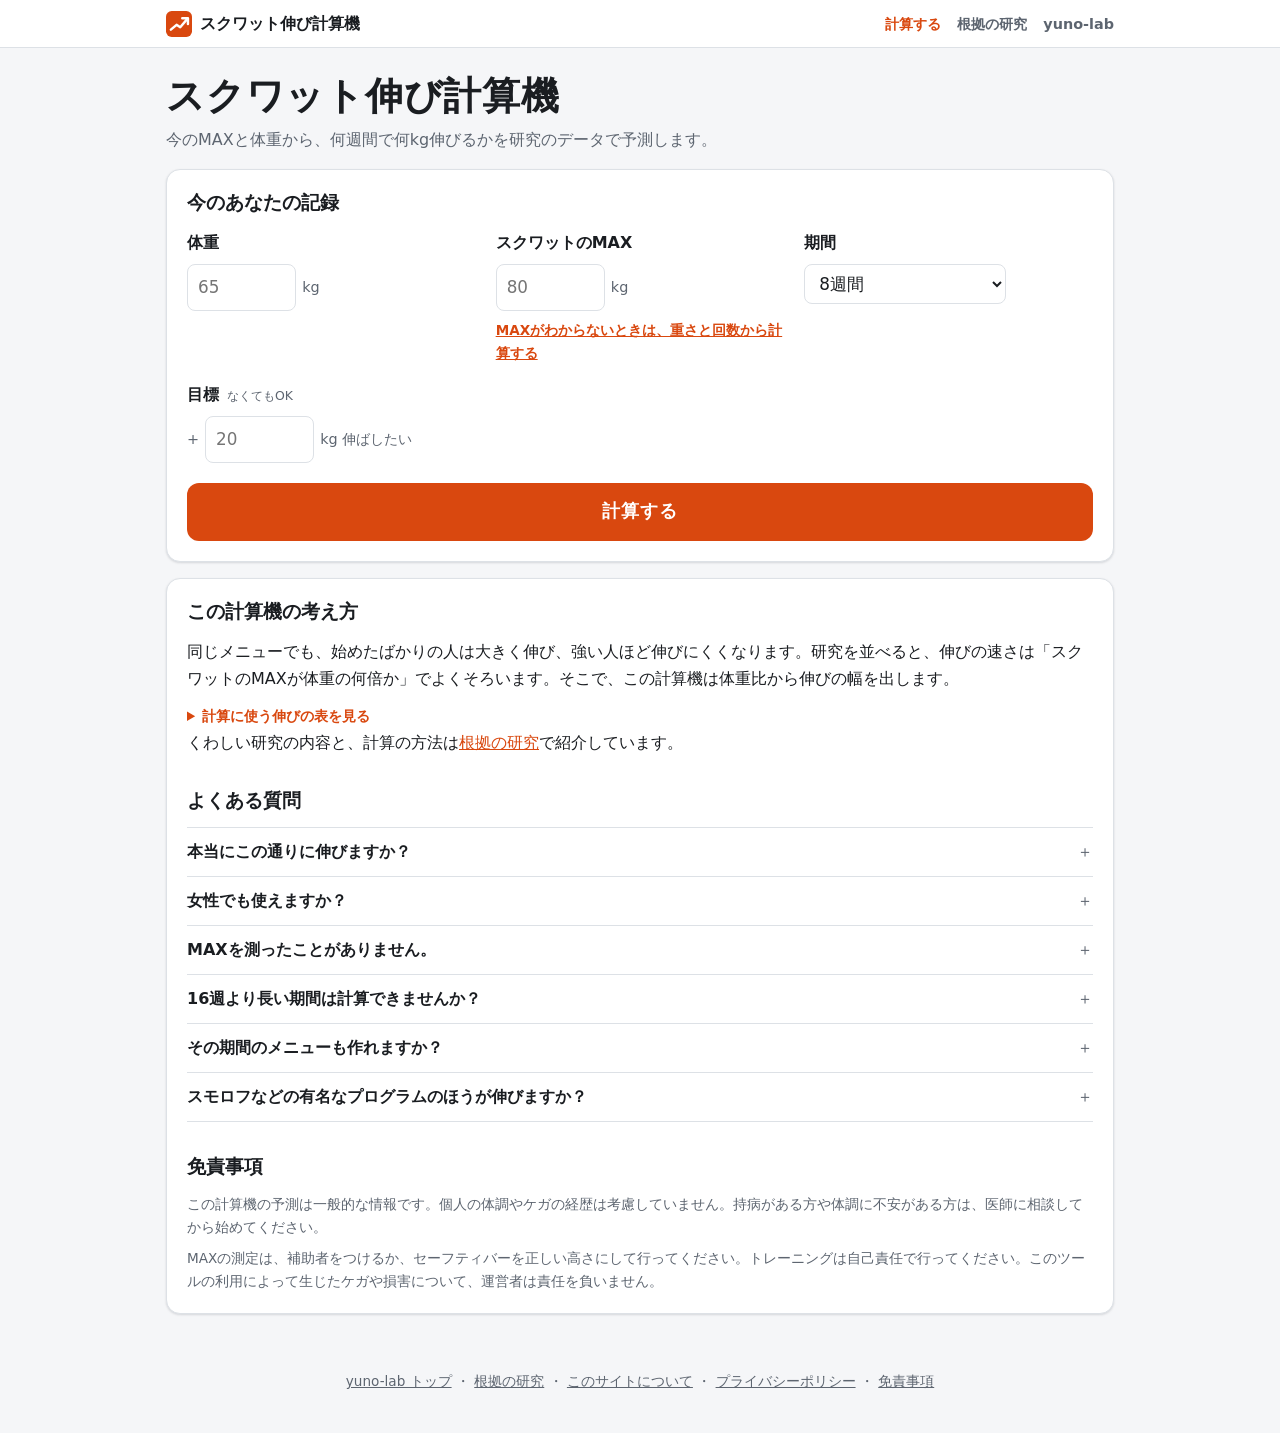
==== commit 8e246328: "Ask for fewer inputs Replace the MAX/weight-x-reps toggle with a small link under the MAX field.  Co" ====
--- a/index.html
+++ b/index.html
@@ -58,6 +58,7 @@
     <h2 id="form-title">今のあなたの記録</h2>
     <form id="calc-form" novalidate>
       <p class="error" id="form-error" role="alert" hidden></p>
+      <input type="hidden" name="mode" value="max">
 
       <div class="field-grid">
         <label class="field">
@@ -67,12 +68,8 @@
 
         <div class="field">
           <span class="field-name" id="max-label">スクワットのMAX</span>
-          <div class="seg seg-compact seg-mini" role="radiogroup" aria-labelledby="max-label">
-            <label><input type="radio" name="mode" value="max" checked><span>MAXを知っている</span></label>
-            <label><input type="radio" name="mode" value="reps"><span>重さ×回数から推定</span></label>
-          </div>
           <div id="max-field">
-            <span class="num"><input type="number" name="max" inputmode="decimal" min="20" max="400" step="0.5" placeholder="80" aria-label="スクワットのMAX（kg）"><span class="unit">kg</span></span>
+            <span class="num"><input type="number" name="max" inputmode="decimal" min="20" max="400" step="0.5" placeholder="80" aria-labelledby="max-label"><span class="unit">kg</span></span>
           </div>
           <div id="reps-field" hidden>
             <span class="num"><input type="number" name="liftW" inputmode="decimal" min="20" max="400" step="0.5" placeholder="70" aria-label="挙げた重さ（kg）"><span class="unit">kg</span></span>
@@ -81,6 +78,7 @@
             <p class="hint" id="est-out" aria-live="polite"></p>
             <p class="hint">限界まで挙げた回数を入れます（10回まで）。</p>
           </div>
+          <button type="button" class="link-btn" id="mode-btn">MAXがわからないときは、重さと回数から計算する</button>
         </div>
 
         <label class="field">
--- a/css/style.css
+++ b/css/style.css
@@ -685,3 +685,12 @@
 
 /* ---- 記事への小さなリンク ---- */
 .link-list { display: flex; flex-wrap: wrap; gap: 4px 20px; margin: 0; padding: 0; list-style: none; font-size: .92rem; }
+
+/* ---- 入力欄（MAXがわからないときのリンク・折りたたんだ設定） ---- */
+.form-field { margin-bottom: 20px; }
+.field .link-btn, .mode-line .link-btn { align-self: flex-start; text-align: left; }
+.mode-line { margin: -8px 0 20px; }
+.form-more { margin: 0 0 20px; }
+.form-more > .field-grid { margin: 12px 0 0; }
+.form-more > fieldset { margin: 12px 0 0; }
+.field-grid > fieldset { margin: 0; }
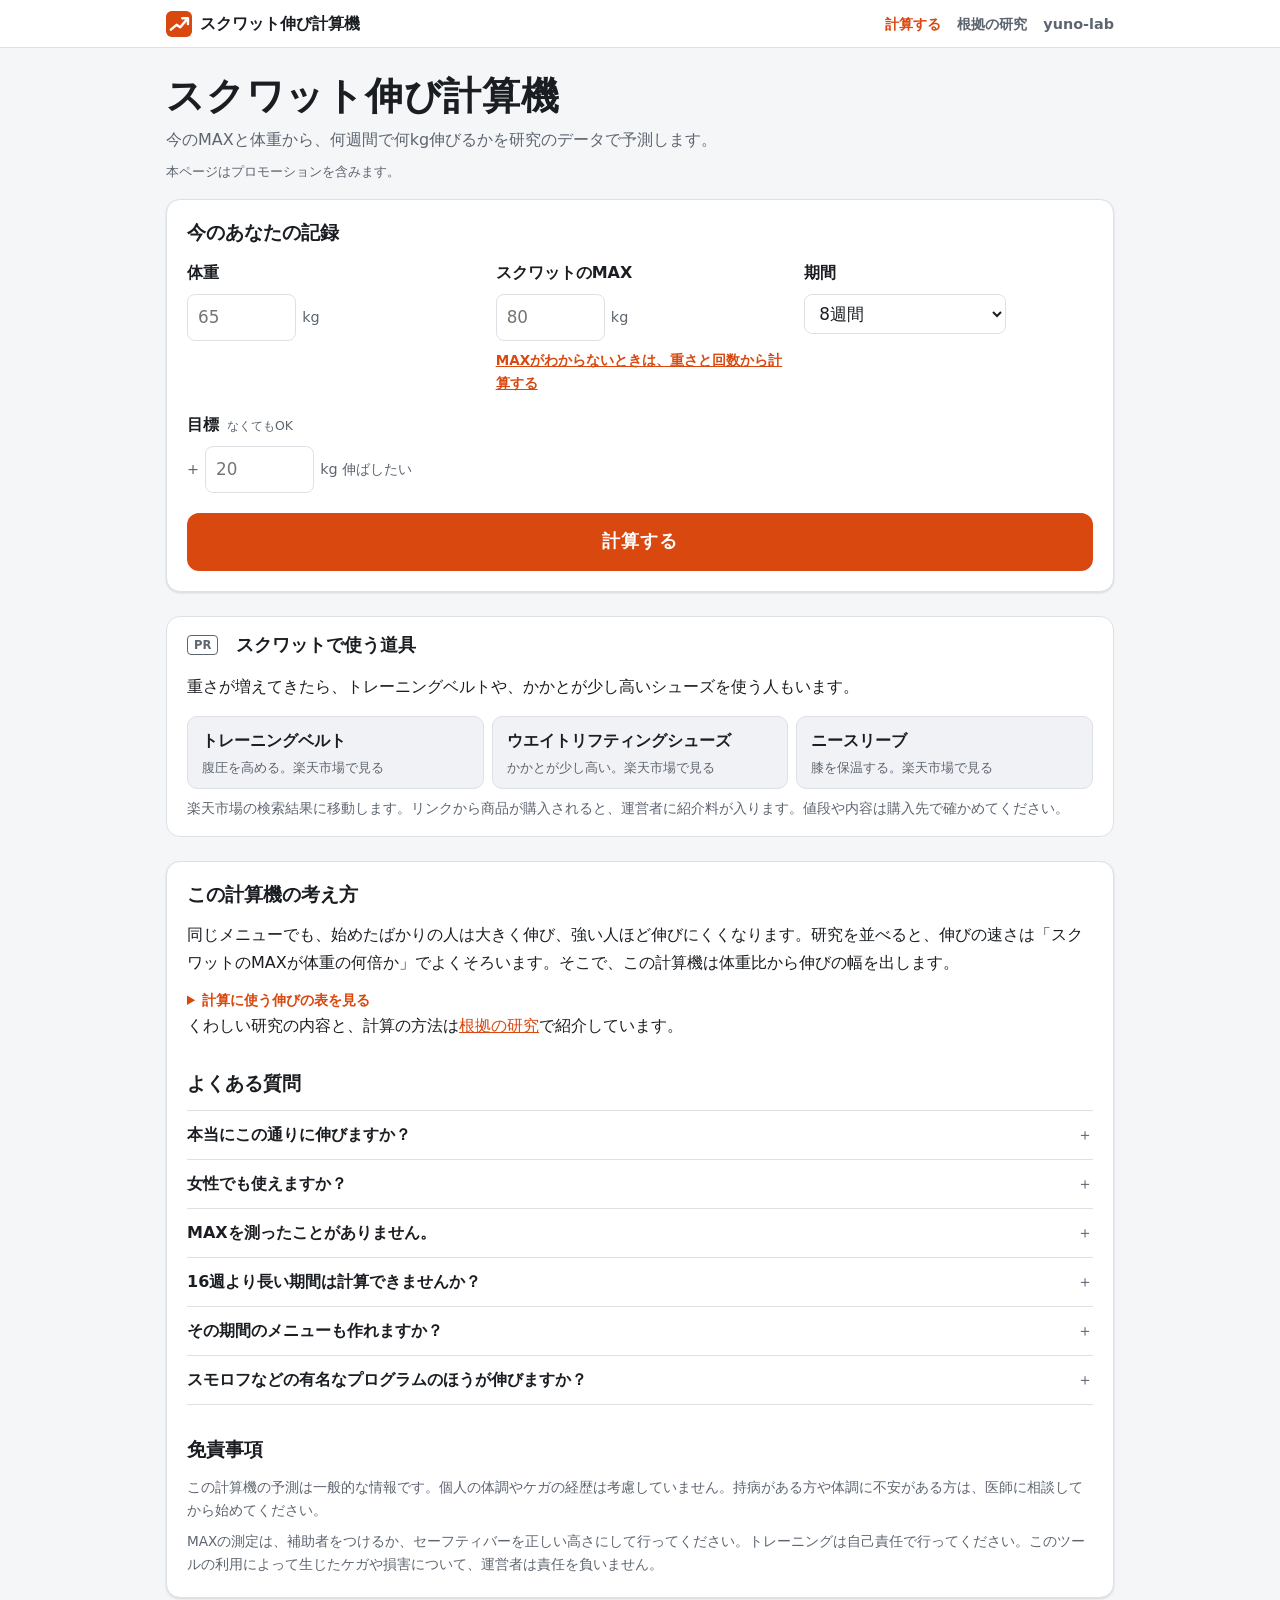
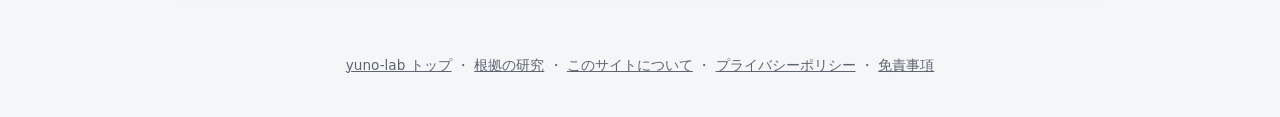
==== commit e5c96334: "Add PR-labelled gear links Co-Authored-By: Claude Opus 5.5 <noreply@anthropic.com>" ====
--- a/index.html
+++ b/index.html
@@ -49,6 +49,7 @@
   <div class="wrap">
     <h1>スクワット伸び計算機</h1>
     <p class="lead">今のMAXと体重から、何週間で何kg伸びるかを研究のデータで予測します。</p>
+    <p class="pr-note">本ページはプロモーションを含みます。</p>
   </div>
 </header>
 
@@ -135,6 +136,17 @@
     </div>
   </section>
 
+  <section class="pr-box" aria-labelledby="gear-title">
+    <h2 id="gear-title"><span class="pr-label">PR</span>スクワットで使う道具</h2>
+    <p>重さが増えてきたら、トレーニングベルトや、かかとが少し高いシューズを使う人もいます。</p>
+    <ul class="pr-links">
+      <li><a href="https://hb.afl.rakuten.co.jp/hgc/584a279b.2b83ca67.584a279c.b426829b/?pc=https%3A%2F%2Fsearch.rakuten.co.jp%2Fsearch%2Fmall%2F%25E3%2583%2588%25E3%2583%25AC%25E3%2583%25BC%25E3%2583%258B%25E3%2583%25B3%25E3%2582%25B0%25E3%2583%2599%25E3%2583%25AB%25E3%2583%2588%2F&amp;link_type=text" target="_blank" rel="nofollow sponsored noopener">トレーニングベルト<small>腹圧を高める。楽天市場で見る</small></a></li>
+      <li><a href="https://hb.afl.rakuten.co.jp/hgc/584a279b.2b83ca67.584a279c.b426829b/?pc=https%3A%2F%2Fsearch.rakuten.co.jp%2Fsearch%2Fmall%2F%25E3%2582%25A6%25E3%2582%25A8%25E3%2582%25A4%25E3%2583%2588%25E3%2583%25AA%25E3%2583%2595%25E3%2583%2586%25E3%2582%25A3%25E3%2583%25B3%25E3%2582%25B0%25E3%2582%25B7%25E3%2583%25A5%25E3%2583%25BC%25E3%2582%25BA%2F&amp;link_type=text" target="_blank" rel="nofollow sponsored noopener">ウエイトリフティングシューズ<small>かかとが少し高い。楽天市場で見る</small></a></li>
+      <li><a href="https://hb.afl.rakuten.co.jp/hgc/584a279b.2b83ca67.584a279c.b426829b/?pc=https%3A%2F%2Fsearch.rakuten.co.jp%2Fsearch%2Fmall%2F%25E3%2583%258B%25E3%2583%25BC%25E3%2582%25B9%25E3%2583%25AA%25E3%2583%25BC%25E3%2583%2596%2B%25E7%25AD%258B%25E3%2583%2588%25E3%2583%25AC%2F&amp;link_type=text" target="_blank" rel="nofollow sponsored noopener">ニースリーブ<small>膝を保温する。楽天市場で見る</small></a></li>
+    </ul>
+    <p class="hint">楽天市場の検索結果に移動します。リンクから商品が購入されると、運営者に紹介料が入ります。値段や内容は購入先で確かめてください。</p>
+  </section>
+
   <section class="card article" aria-labelledby="about-title">
     <h2 id="about-title">この計算機の考え方</h2>
     <p>同じメニューでも、始めたばかりの人は大きく伸び、強い人ほど伸びにくくなります。研究を並べると、伸びの速さは「スクワットのMAXが体重の何倍か」でよくそろいます。そこで、この計算機は体重比から伸びの幅を出します。</p>
--- a/css/style.css
+++ b/css/style.css
@@ -694,3 +694,17 @@
 .form-more > .field-grid { margin: 12px 0 0; }
 .form-more > fieldset { margin: 12px 0 0; }
 .field-grid > fieldset { margin: 0; }
+
+/* 紹介リンク（アフィリエイト）。広告であることがわかるように「PR」をつける */
+.pr-note { margin: 8px 0 0; color: var(--muted); font-size: .8rem; }
+.pr-box { margin: 24px 0; padding: 16px 20px; border: 1px solid var(--border); border-radius: var(--radius); background: var(--surface); }
+.pr-box h2, .pr-box .pr-title { margin: 0 0 8px; font-size: 1.1rem; font-weight: 800; }
+.pr-label { display: inline-block; margin-right: 8px; padding: 0 6px; border: 1px solid var(--muted); border-radius: 4px; color: var(--muted); font-size: .72rem; font-weight: 700; line-height: 1.6; vertical-align: middle; }
+.pr-links { display: grid; grid-template-columns: repeat(auto-fit, minmax(200px, 1fr)); gap: 8px; margin: 12px 0 0; padding: 0; list-style: none; }
+.pr-box ul.pr-links { padding-left: 0; }
+.pr-links a { display: block; height: 100%; padding: 10px 14px; border: 1px solid var(--border); border-radius: 10px; background: var(--surface-2); color: var(--text); font-weight: 700; text-decoration: none; }
+.pr-links a:hover { border-color: var(--accent); }
+.pr-links small { display: block; margin-top: 2px; color: var(--muted); font-size: .8rem; font-weight: 400; }
+.pr-items a { display: flex; align-items: center; gap: 12px; }
+.pr-items img { flex: none; width: 72px; height: 72px; border-radius: 8px; background: #fff; object-fit: contain; }
+@media print { .pr-box, .pr-note { display: none !important; } }
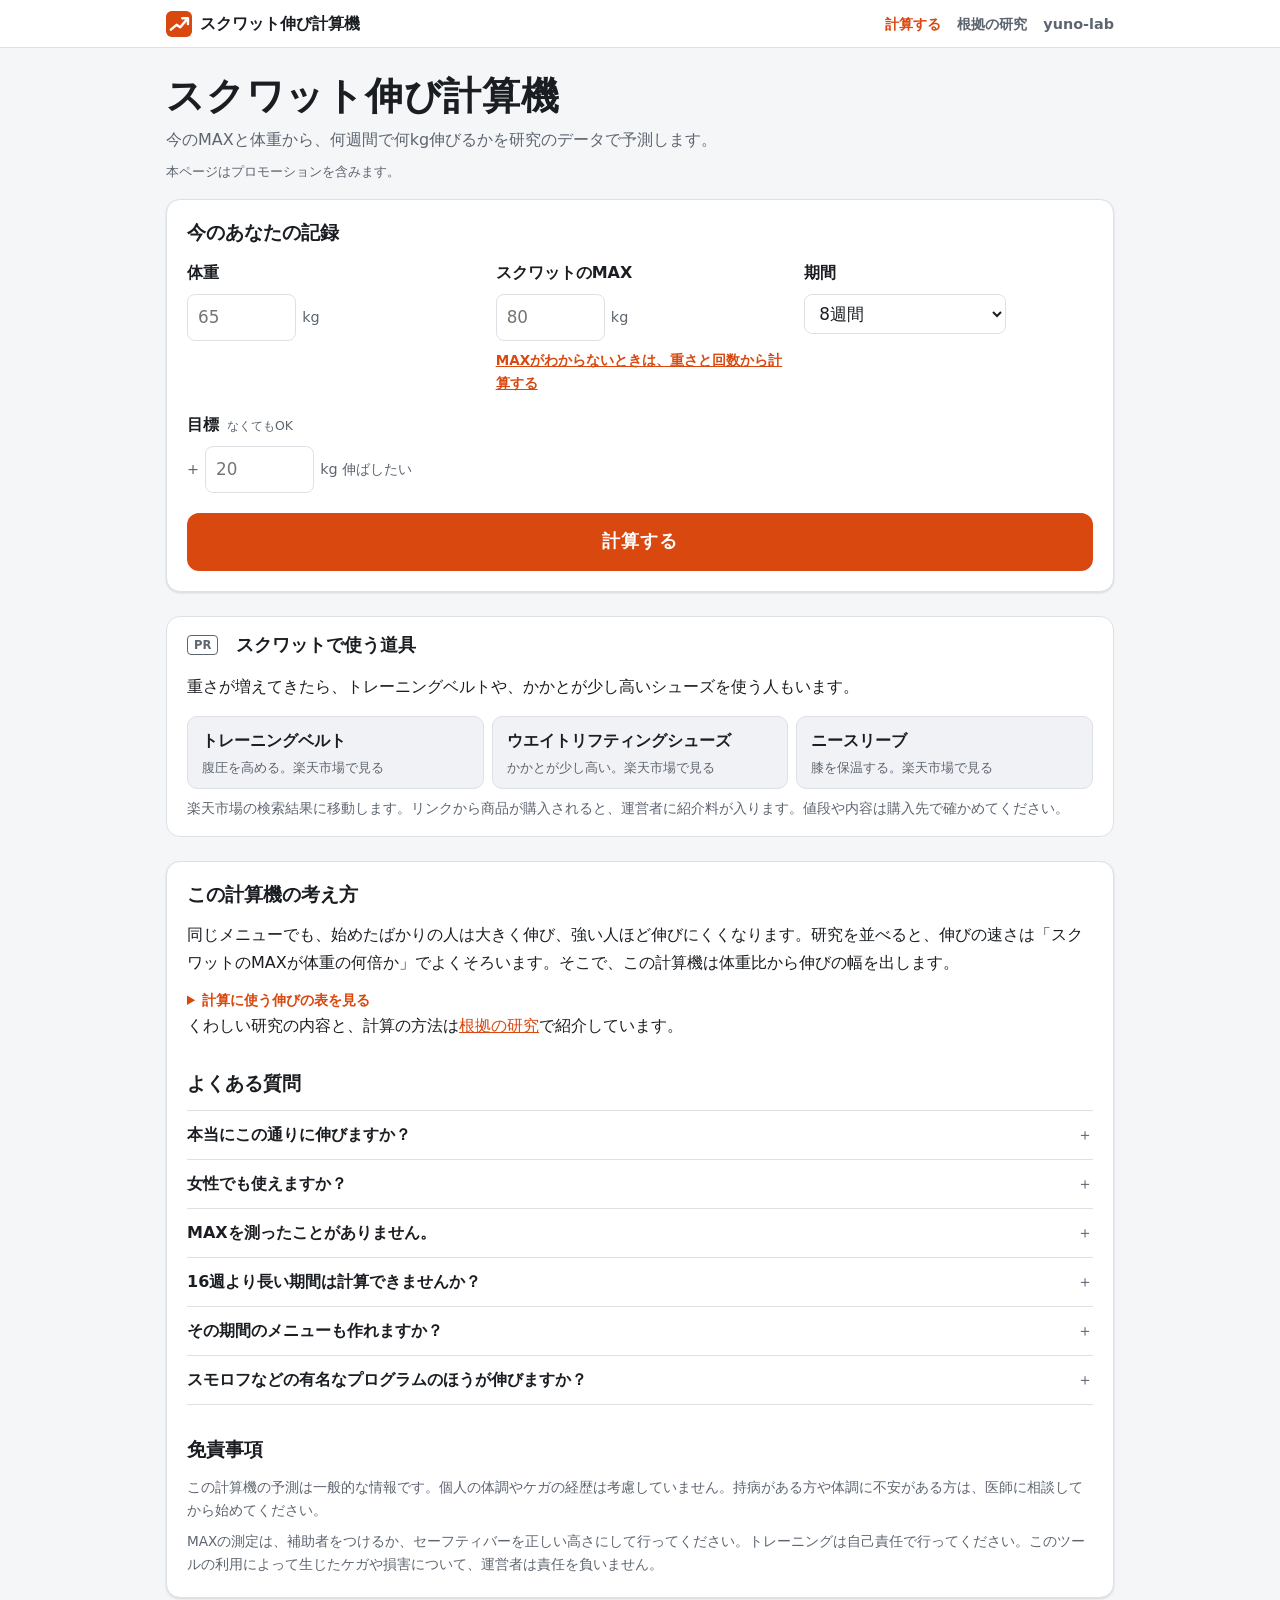
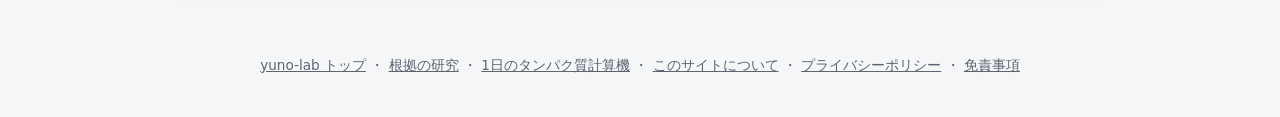
==== commit 09b724c9: "Link to the daily protein calculator Co-Authored-By: Claude Opus 5.5 <noreply@anthropic.com>" ====
--- a/index.html
+++ b/index.html
@@ -191,6 +191,8 @@
     <span aria-hidden="true">・</span>
     <a href="evidence.html">根拠の研究</a>
     <span aria-hidden="true">・</span>
+    <a href="/protein-calc/">1日のタンパク質計算機</a>
+    <span aria-hidden="true">・</span>
     <a href="/about.html">このサイトについて</a>
     <span aria-hidden="true">・</span>
     <a href="/privacy.html">プライバシーポリシー</a>
